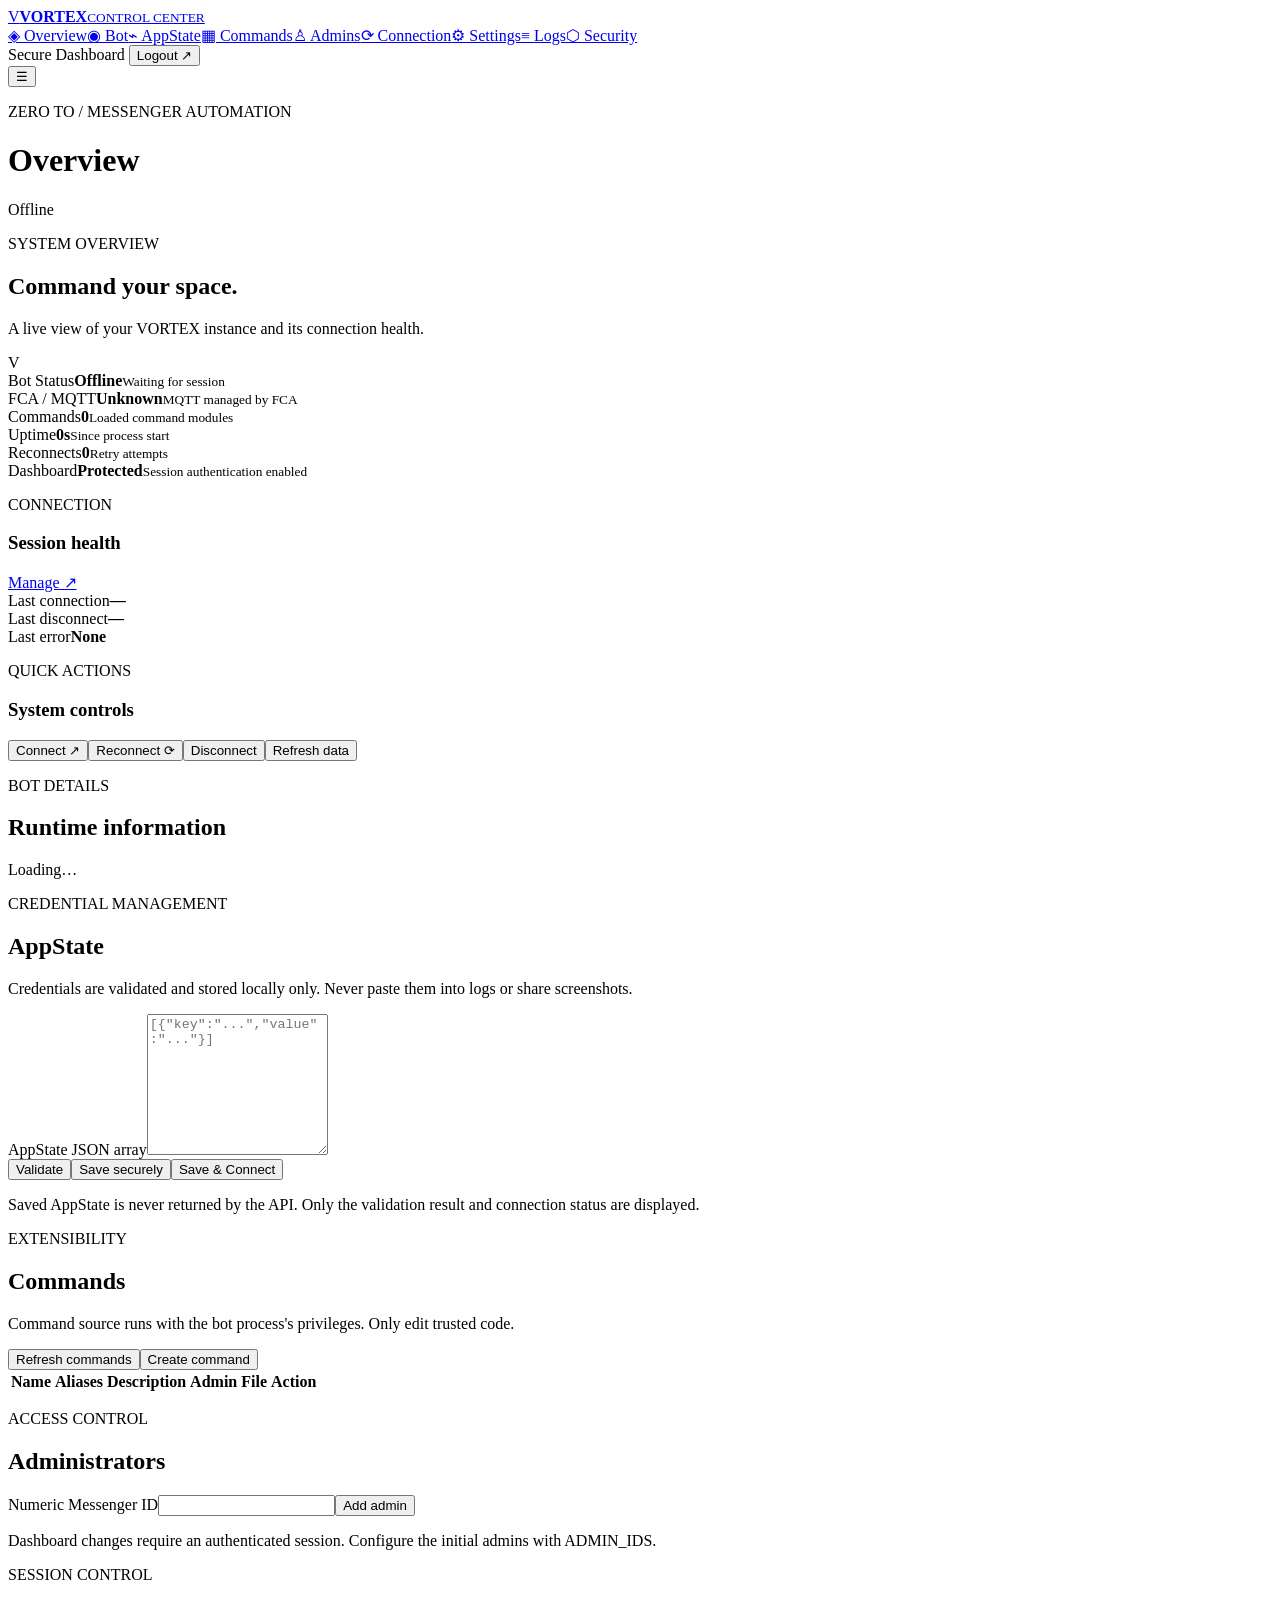
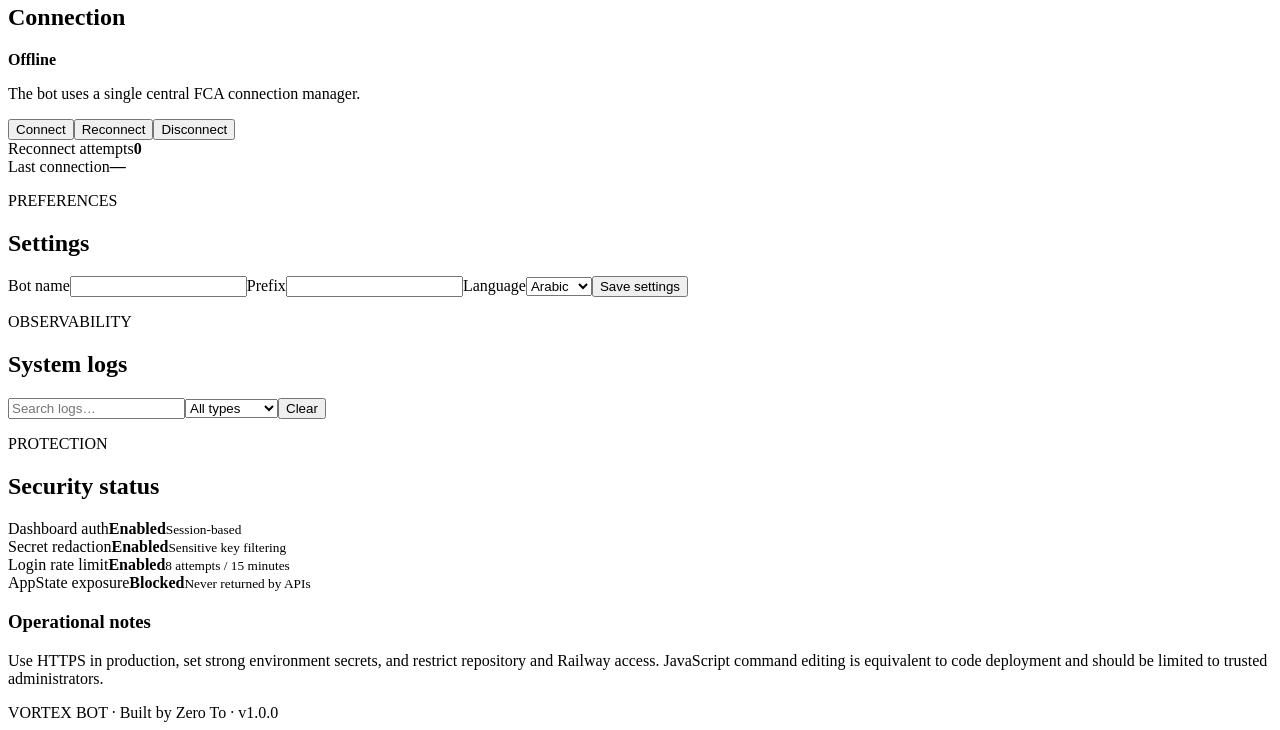
==== dashboard/public/index.html @ aeb297de "Unzip project" ====
<!doctype html><html lang="en"><head><meta charset="utf-8"><meta name="viewport" content="width=device-width,initial-scale=1"><title>VORTEX BOT — Dashboard</title><link rel="stylesheet" href="/css/style.css"></head><body><div class="layout"><aside class="sidebar" id="sidebar"><a class="brand" href="#overview"><span class="brand-mark small">V</span><span><b>VORTEX</b><small>CONTROL CENTER</small></span></a><nav id="nav"><a class="active" href="#overview">◈ Overview</a><a href="#bot">◉ Bot</a><a href="#appstate">⌁ AppState</a><a href="#commands">▦ Commands</a><a href="#admins">♙ Admins</a><a href="#connection">⟳ Connection</a><a href="#settings">⚙ Settings</a><a href="#logs">≡ Logs</a><a href="#security">⬡ Security</a></nav><div class="side-bottom"><span class="online-dot"></span> Secure Dashboard <button id="logout" class="ghost">Logout ↗</button></div></aside><main class="main"><header class="topbar"><button id="menu" class="menu-btn" aria-label="Toggle navigation">☰</button><div><p class="eyebrow">ZERO TO / MESSENGER AUTOMATION</p><h1 id="page-title">Overview</h1></div><div class="top-status"><span class="pulse"></span><span id="top-state">Offline</span></div></header><div id="notice" class="notice" hidden></div>
<section id="overview" class="page active"><div class="hero"><div><p class="eyebrow">SYSTEM OVERVIEW</p><h2>Command your space.</h2><p class="muted">A live view of your VORTEX instance and its connection health.</p></div><div class="hero-orb">V</div></div><div class="stats-grid"><article class="stat-card"><span>Bot Status</span><strong id="bot-status">Offline</strong><small id="bot-detail">Waiting for session</small></article><article class="stat-card"><span>FCA / MQTT</span><strong id="fca-status">Unknown</strong><small id="mqtt-status">MQTT managed by FCA</small></article><article class="stat-card"><span>Commands</span><strong id="command-count">0</strong><small>Loaded command modules</small></article><article class="stat-card"><span>Uptime</span><strong id="uptime">0s</strong><small>Since process start</small></article><article class="stat-card"><span>Reconnects</span><strong id="reconnects">0</strong><small>Retry attempts</small></article><article class="stat-card"><span>Dashboard</span><strong class="good">Protected</strong><small>Session authentication enabled</small></article></div><div class="grid-two"><article class="panel"><div class="panel-head"><div><p class="eyebrow">CONNECTION</p><h3>Session health</h3></div><a href="#connection">Manage ↗</a></div><div class="detail-row"><span>Last connection</span><b id="last-connection">—</b></div><div class="detail-row"><span>Last disconnect</span><b id="last-disconnect">—</b></div><div class="detail-row"><span>Last error</span><b id="last-error">None</b></div></article><article class="panel"><div class="panel-head"><div><p class="eyebrow">QUICK ACTIONS</p><h3>System controls</h3></div></div><div class="action-grid"><button data-action="connect" class="primary">Connect ↗</button><button data-action="reconnect" class="secondary">Reconnect ⟳</button><button data-action="disconnect" class="secondary">Disconnect</button><button data-action="refresh" class="secondary">Refresh data</button></div></article></div></section>
<section id="bot" class="page"><div class="section-heading"><p class="eyebrow">BOT DETAILS</p><h2>Runtime information</h2></div><div class="panel detail-list" id="bot-details">Loading…</div></section>
<section id="appstate" class="page"><div class="section-heading"><p class="eyebrow">CREDENTIAL MANAGEMENT</p><h2>AppState</h2><p class="muted">Credentials are validated and stored locally only. Never paste them into logs or share screenshots.</p></div><div class="panel"><label for="appstate-input">AppState JSON array</label><textarea id="appstate-input" rows="9" placeholder='[{"key":"...","value":"..."}]' spellcheck="false" autocomplete="off"></textarea><div class="button-row"><button id="validate-appstate" class="secondary">Validate</button><button id="save-appstate" class="secondary">Save securely</button><button id="connect-appstate" class="primary">Save & Connect</button></div><p id="appstate-result" class="muted"></p><div class="notice warning">Saved AppState is never returned by the API. Only the validation result and connection status are displayed.</div></div></section>
<section id="commands" class="page"><div class="section-heading"><p class="eyebrow">EXTENSIBILITY</p><h2>Commands</h2><p class="muted">Command source runs with the bot process's privileges. Only edit trusted code.</p></div><div class="panel"><div class="button-row"><button id="refresh-commands" class="secondary">Refresh commands</button><button id="new-command" class="primary">Create command</button></div><div class="table-wrap"><table><thead><tr><th>Name</th><th>Aliases</th><th>Description</th><th>Admin</th><th>File</th><th>Action</th></tr></thead><tbody id="commands-table"></tbody></table></div><div id="editor-wrap" hidden><label for="command-file">Filename (e.g. example.js)</label><input id="command-file" placeholder="example.js"><label for="command-source">JavaScript source</label><textarea id="command-source" rows="14" spellcheck="false"></textarea><div class="button-row"><button id="save-command" class="primary">Validate & Save</button><button id="cancel-editor" class="secondary">Cancel</button></div></div></div></section>
<section id="admins" class="page"><div class="section-heading"><p class="eyebrow">ACCESS CONTROL</p><h2>Administrators</h2></div><div class="panel"><form id="admin-form" class="inline-form"><label for="admin-id">Numeric Messenger ID</label><input id="admin-id" inputmode="numeric" pattern="[0-9]+" required><button class="primary">Add admin</button></form><div id="admin-list" class="pill-list"></div><p class="muted">Dashboard changes require an authenticated session. Configure the initial admins with ADMIN_IDS.</p></div></section>
<section id="connection" class="page"><div class="section-heading"><p class="eyebrow">SESSION CONTROL</p><h2>Connection</h2></div><div class="panel"><div class="status-banner"><span class="pulse"></span><div><b id="connection-status">Offline</b><p class="muted">The bot uses a single central FCA connection manager.</p></div></div><div class="action-grid"><button data-action="connect" class="primary">Connect</button><button data-action="reconnect" class="secondary">Reconnect</button><button data-action="disconnect" class="secondary">Disconnect</button></div><div class="detail-row"><span>Reconnect attempts</span><b id="connection-retries">0</b></div><div class="detail-row"><span>Last connection</span><b id="connection-last">—</b></div></div></section>
<section id="settings" class="page"><div class="section-heading"><p class="eyebrow">PREFERENCES</p><h2>Settings</h2></div><div class="panel"><form id="settings-form"><label for="bot-name">Bot name</label><input id="bot-name" maxlength="40" required><label for="prefix">Prefix</label><input id="prefix" maxlength="12" required><label for="language">Language</label><select id="language"><option value="ar">Arabic</option><option value="en">English</option></select><button class="primary">Save settings</button></form></div></section>
<section id="logs" class="page"><div class="section-heading"><p class="eyebrow">OBSERVABILITY</p><h2>System logs</h2></div><div class="panel"><div class="filter-row"><input id="log-search" placeholder="Search logs…"><select id="log-type"><option value="">All types</option><option>INFO</option><option>WARN</option><option>ERROR</option><option>COMMAND</option><option>MQTT</option></select><button id="clear-logs" class="secondary">Clear</button></div><div id="logs-list" class="logs-list"></div></div></section>
<section id="security" class="page"><div class="section-heading"><p class="eyebrow">PROTECTION</p><h2>Security status</h2></div><div class="stats-grid"><article class="stat-card"><span>Dashboard auth</span><strong class="good">Enabled</strong><small>Session-based</small></article><article class="stat-card"><span>Secret redaction</span><strong class="good">Enabled</strong><small>Sensitive key filtering</small></article><article class="stat-card"><span>Login rate limit</span><strong class="good">Enabled</strong><small>8 attempts / 15 minutes</small></article><article class="stat-card"><span>AppState exposure</span><strong class="good">Blocked</strong><small>Never returned by APIs</small></article></div><div class="panel"><h3>Operational notes</h3><p class="muted">Use HTTPS in production, set strong environment secrets, and restrict repository and Railway access. JavaScript command editing is equivalent to code deployment and should be limited to trusted administrators.</p></div></section>
<footer>VORTEX BOT <span>·</span> Built by Zero To <span>·</span> <span id="footer-version">v1.0.0</span></footer></main></div><script src="/js/app.js" defer></script></body></html>
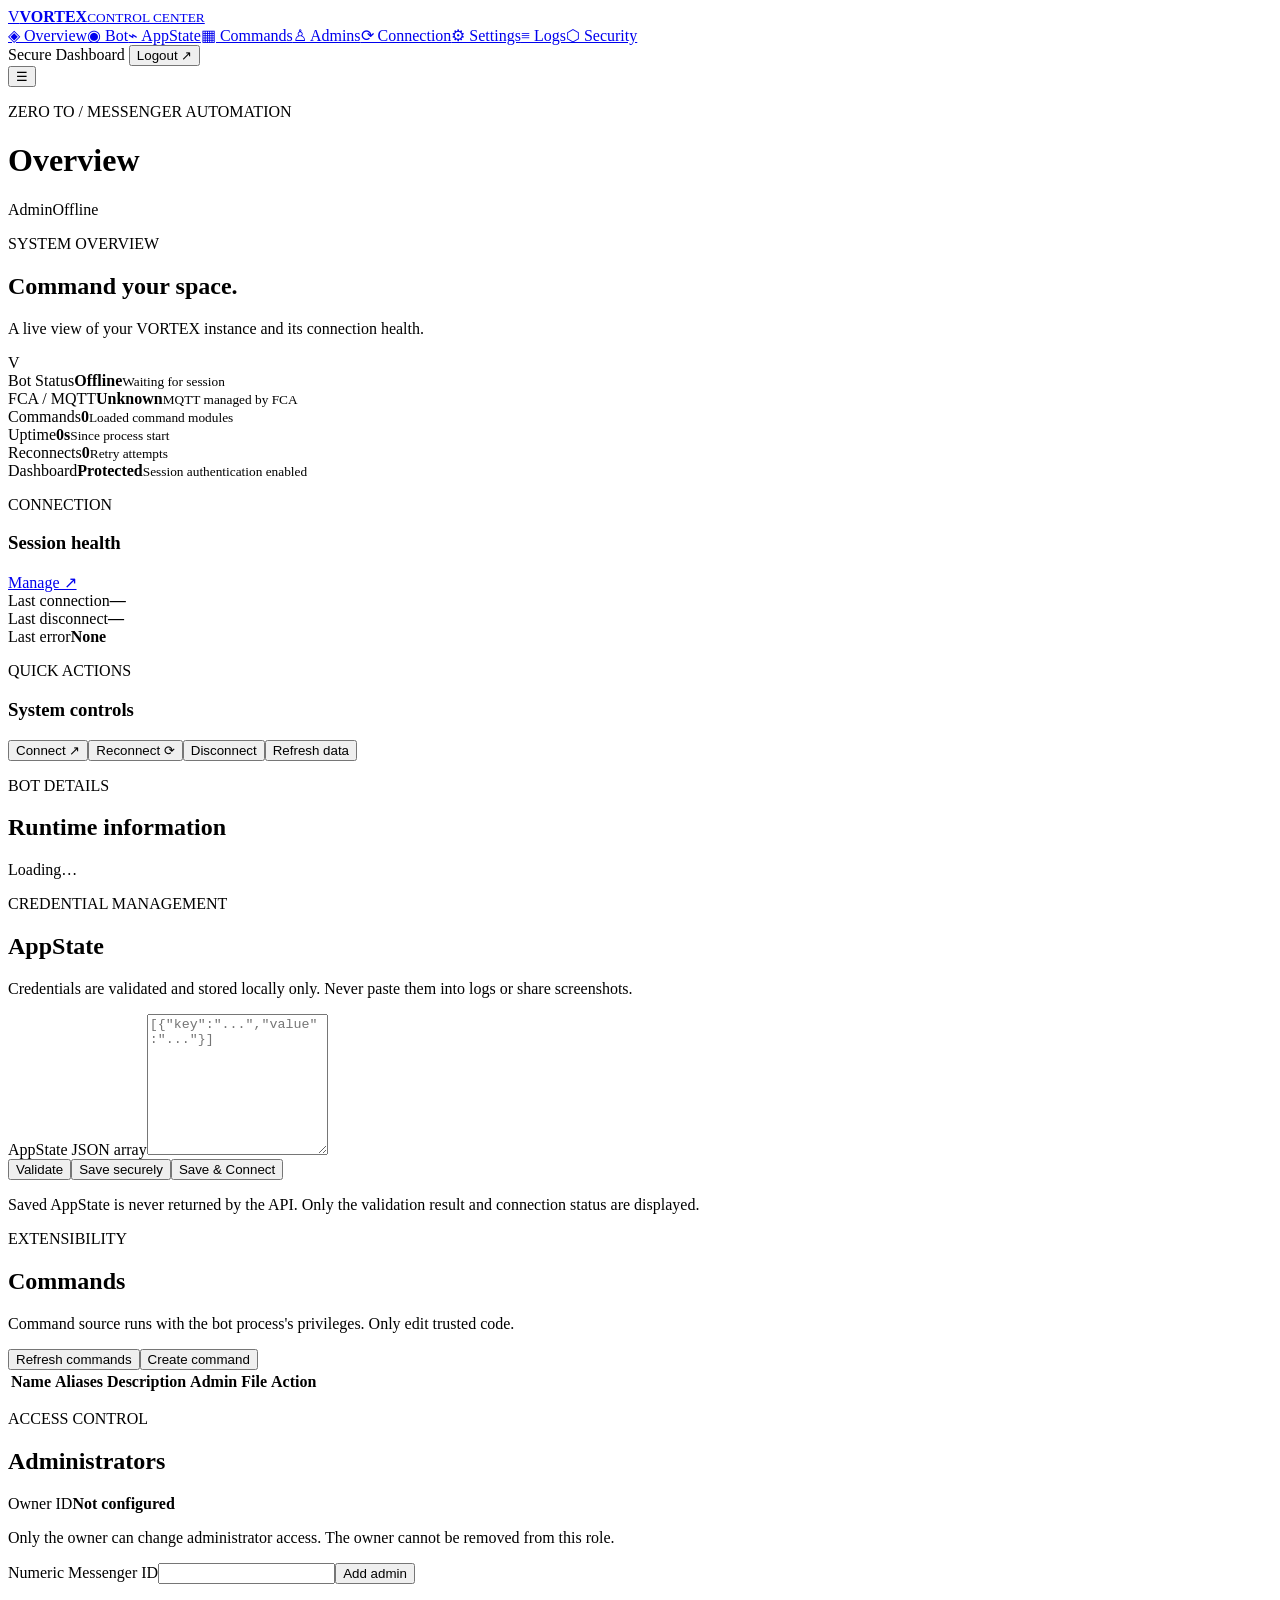
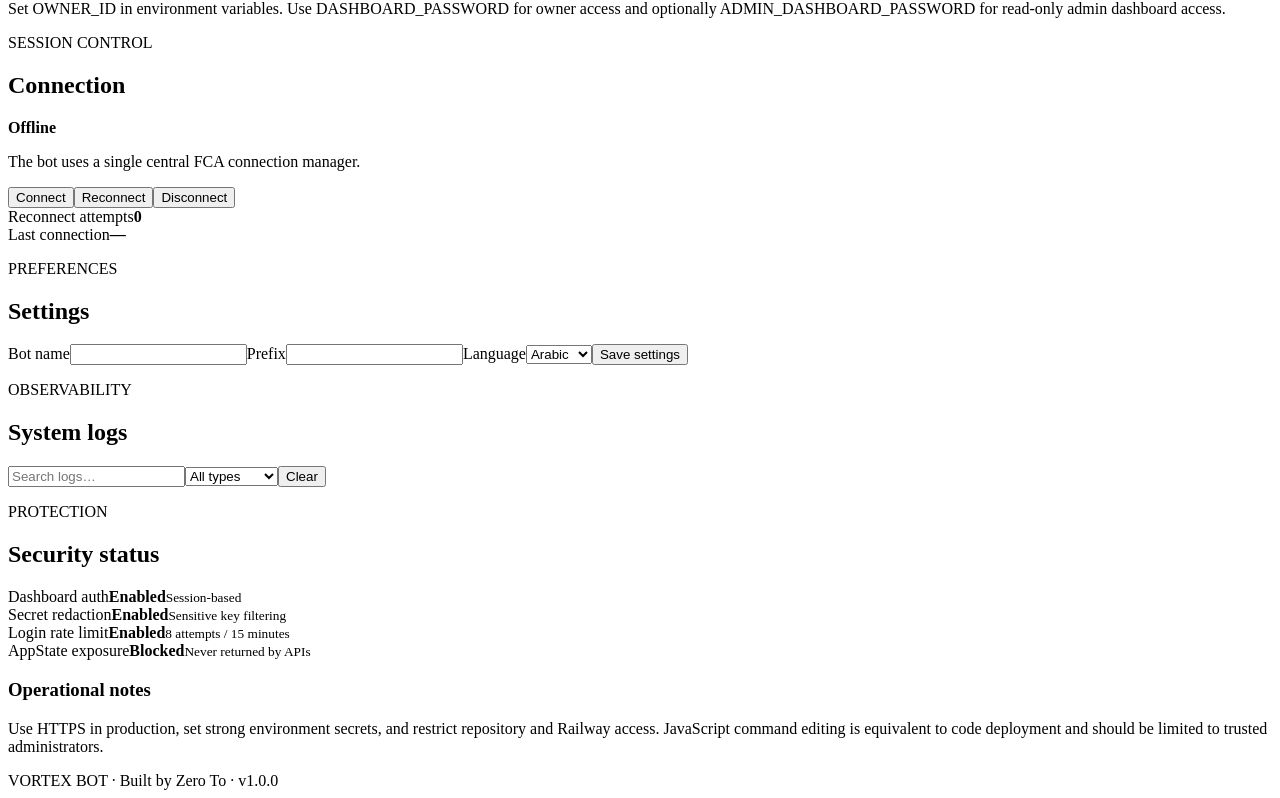
==== commit f056e6da: "Show dashboard roles and owner-only sections" ====
--- a/dashboard/public/index.html
+++ b/dashboard/public/index.html
@@ -1,11 +1,11 @@
-<!doctype html><html lang="en"><head><meta charset="utf-8"><meta name="viewport" content="width=device-width,initial-scale=1"><title>VORTEX BOT — Dashboard</title><link rel="stylesheet" href="/css/style.css"></head><body><div class="layout"><aside class="sidebar" id="sidebar"><a class="brand" href="#overview"><span class="brand-mark small">V</span><span><b>VORTEX</b><small>CONTROL CENTER</small></span></a><nav id="nav"><a class="active" href="#overview">◈ Overview</a><a href="#bot">◉ Bot</a><a href="#appstate">⌁ AppState</a><a href="#commands">▦ Commands</a><a href="#admins">♙ Admins</a><a href="#connection">⟳ Connection</a><a href="#settings">⚙ Settings</a><a href="#logs">≡ Logs</a><a href="#security">⬡ Security</a></nav><div class="side-bottom"><span class="online-dot"></span> Secure Dashboard <button id="logout" class="ghost">Logout ↗</button></div></aside><main class="main"><header class="topbar"><button id="menu" class="menu-btn" aria-label="Toggle navigation">☰</button><div><p class="eyebrow">ZERO TO / MESSENGER AUTOMATION</p><h1 id="page-title">Overview</h1></div><div class="top-status"><span class="pulse"></span><span id="top-state">Offline</span></div></header><div id="notice" class="notice" hidden></div>
+<!doctype html><html lang="en"><head><meta charset="utf-8"><meta name="viewport" content="width=device-width,initial-scale=1"><title>VORTEX BOT — Dashboard</title><link rel="stylesheet" href="/css/style.css"></head><body><div class="layout"><aside class="sidebar" id="sidebar"><a class="brand" href="#overview"><span class="brand-mark small">V</span><span><b>VORTEX</b><small>CONTROL CENTER</small></span></a><nav id="nav"><a class="active" href="#overview">◈ Overview</a><a href="#bot">◉ Bot</a><a href="#appstate" data-owner-only>⌁ AppState</a><a href="#commands">▦ Commands</a><a href="#admins" data-owner-only>♙ Admins</a><a href="#connection" data-owner-only>⟳ Connection</a><a href="#settings" data-owner-only>⚙ Settings</a><a href="#logs">≡ Logs</a><a href="#security" data-owner-only>⬡ Security</a></nav><div class="side-bottom"><span class="online-dot"></span> Secure Dashboard <button id="logout" class="ghost">Logout ↗</button></div></aside><main class="main"><header class="topbar"><button id="menu" class="menu-btn" aria-label="Toggle navigation">☰</button><div><p class="eyebrow">ZERO TO / MESSENGER AUTOMATION</p><h1 id="page-title">Overview</h1></div><div class="top-status"><span id="role-label" class="role-badge">Admin</span><span class="pulse"></span><span id="top-state">Offline</span></div></header><div id="notice" class="notice" hidden></div>
 <section id="overview" class="page active"><div class="hero"><div><p class="eyebrow">SYSTEM OVERVIEW</p><h2>Command your space.</h2><p class="muted">A live view of your VORTEX instance and its connection health.</p></div><div class="hero-orb">V</div></div><div class="stats-grid"><article class="stat-card"><span>Bot Status</span><strong id="bot-status">Offline</strong><small id="bot-detail">Waiting for session</small></article><article class="stat-card"><span>FCA / MQTT</span><strong id="fca-status">Unknown</strong><small id="mqtt-status">MQTT managed by FCA</small></article><article class="stat-card"><span>Commands</span><strong id="command-count">0</strong><small>Loaded command modules</small></article><article class="stat-card"><span>Uptime</span><strong id="uptime">0s</strong><small>Since process start</small></article><article class="stat-card"><span>Reconnects</span><strong id="reconnects">0</strong><small>Retry attempts</small></article><article class="stat-card"><span>Dashboard</span><strong class="good">Protected</strong><small>Session authentication enabled</small></article></div><div class="grid-two"><article class="panel"><div class="panel-head"><div><p class="eyebrow">CONNECTION</p><h3>Session health</h3></div><a href="#connection">Manage ↗</a></div><div class="detail-row"><span>Last connection</span><b id="last-connection">—</b></div><div class="detail-row"><span>Last disconnect</span><b id="last-disconnect">—</b></div><div class="detail-row"><span>Last error</span><b id="last-error">None</b></div></article><article class="panel"><div class="panel-head"><div><p class="eyebrow">QUICK ACTIONS</p><h3>System controls</h3></div></div><div class="action-grid"><button data-action="connect" class="primary">Connect ↗</button><button data-action="reconnect" class="secondary">Reconnect ⟳</button><button data-action="disconnect" class="secondary">Disconnect</button><button data-action="refresh" class="secondary">Refresh data</button></div></article></div></section>
 <section id="bot" class="page"><div class="section-heading"><p class="eyebrow">BOT DETAILS</p><h2>Runtime information</h2></div><div class="panel detail-list" id="bot-details">Loading…</div></section>
-<section id="appstate" class="page"><div class="section-heading"><p class="eyebrow">CREDENTIAL MANAGEMENT</p><h2>AppState</h2><p class="muted">Credentials are validated and stored locally only. Never paste them into logs or share screenshots.</p></div><div class="panel"><label for="appstate-input">AppState JSON array</label><textarea id="appstate-input" rows="9" placeholder='[{"key":"...","value":"..."}]' spellcheck="false" autocomplete="off"></textarea><div class="button-row"><button id="validate-appstate" class="secondary">Validate</button><button id="save-appstate" class="secondary">Save securely</button><button id="connect-appstate" class="primary">Save & Connect</button></div><p id="appstate-result" class="muted"></p><div class="notice warning">Saved AppState is never returned by the API. Only the validation result and connection status are displayed.</div></div></section>
-<section id="commands" class="page"><div class="section-heading"><p class="eyebrow">EXTENSIBILITY</p><h2>Commands</h2><p class="muted">Command source runs with the bot process's privileges. Only edit trusted code.</p></div><div class="panel"><div class="button-row"><button id="refresh-commands" class="secondary">Refresh commands</button><button id="new-command" class="primary">Create command</button></div><div class="table-wrap"><table><thead><tr><th>Name</th><th>Aliases</th><th>Description</th><th>Admin</th><th>File</th><th>Action</th></tr></thead><tbody id="commands-table"></tbody></table></div><div id="editor-wrap" hidden><label for="command-file">Filename (e.g. example.js)</label><input id="command-file" placeholder="example.js"><label for="command-source">JavaScript source</label><textarea id="command-source" rows="14" spellcheck="false"></textarea><div class="button-row"><button id="save-command" class="primary">Validate & Save</button><button id="cancel-editor" class="secondary">Cancel</button></div></div></div></section>
-<section id="admins" class="page"><div class="section-heading"><p class="eyebrow">ACCESS CONTROL</p><h2>Administrators</h2></div><div class="panel"><form id="admin-form" class="inline-form"><label for="admin-id">Numeric Messenger ID</label><input id="admin-id" inputmode="numeric" pattern="[0-9]+" required><button class="primary">Add admin</button></form><div id="admin-list" class="pill-list"></div><p class="muted">Dashboard changes require an authenticated session. Configure the initial admins with ADMIN_IDS.</p></div></section>
-<section id="connection" class="page"><div class="section-heading"><p class="eyebrow">SESSION CONTROL</p><h2>Connection</h2></div><div class="panel"><div class="status-banner"><span class="pulse"></span><div><b id="connection-status">Offline</b><p class="muted">The bot uses a single central FCA connection manager.</p></div></div><div class="action-grid"><button data-action="connect" class="primary">Connect</button><button data-action="reconnect" class="secondary">Reconnect</button><button data-action="disconnect" class="secondary">Disconnect</button></div><div class="detail-row"><span>Reconnect attempts</span><b id="connection-retries">0</b></div><div class="detail-row"><span>Last connection</span><b id="connection-last">—</b></div></div></section>
-<section id="settings" class="page"><div class="section-heading"><p class="eyebrow">PREFERENCES</p><h2>Settings</h2></div><div class="panel"><form id="settings-form"><label for="bot-name">Bot name</label><input id="bot-name" maxlength="40" required><label for="prefix">Prefix</label><input id="prefix" maxlength="12" required><label for="language">Language</label><select id="language"><option value="ar">Arabic</option><option value="en">English</option></select><button class="primary">Save settings</button></form></div></section>
+<section id="appstate" class="page" data-owner-only><div class="section-heading"><p class="eyebrow">CREDENTIAL MANAGEMENT</p><h2>AppState</h2><p class="muted">Credentials are validated and stored locally only. Never paste them into logs or share screenshots.</p></div><div class="panel"><label for="appstate-input">AppState JSON array</label><textarea id="appstate-input" rows="9" placeholder='[{"key":"...","value":"..."}]' spellcheck="false" autocomplete="off"></textarea><div class="button-row"><button id="validate-appstate" class="secondary">Validate</button><button id="save-appstate" class="secondary">Save securely</button><button id="connect-appstate" class="primary">Save & Connect</button></div><p id="appstate-result" class="muted"></p><div class="notice warning">Saved AppState is never returned by the API. Only the validation result and connection status are displayed.</div></div></section>
+<section id="commands" class="page"><div class="section-heading"><p class="eyebrow">EXTENSIBILITY</p><h2>Commands</h2><p class="muted">Command source runs with the bot process's privileges. Only edit trusted code.</p></div><div class="panel"><div class="button-row"><button id="refresh-commands" class="secondary" data-owner-only>Refresh commands</button><button id="new-command" class="primary" data-owner-only>Create command</button></div><div class="table-wrap"><table><thead><tr><th>Name</th><th>Aliases</th><th>Description</th><th>Admin</th><th>File</th><th>Action</th></tr></thead><tbody id="commands-table"></tbody></table></div><div id="editor-wrap" data-owner-only hidden><label for="command-file">Filename (e.g. example.js)</label><input id="command-file" placeholder="example.js"><label for="command-source">JavaScript source</label><textarea id="command-source" rows="14" spellcheck="false"></textarea><div class="button-row"><button id="save-command" class="primary">Validate & Save</button><button id="cancel-editor" class="secondary">Cancel</button></div></div></div></section>
+<section id="admins" class="page" data-owner-only><div class="section-heading"><p class="eyebrow">ACCESS CONTROL</p><h2>Administrators</h2></div><div class="panel"><div class="detail-row"><span>Owner ID</span><b id="owner-id">Not configured</b></div><p class="muted">Only the owner can change administrator access. The owner cannot be removed from this role.</p><form id="admin-form" class="inline-form" data-owner-only><label for="admin-id">Numeric Messenger ID</label><input id="admin-id" inputmode="numeric" pattern="[0-9]+" required><button class="primary">Add admin</button></form><div id="admin-list" class="pill-list"></div><p class="muted">Set OWNER_ID in environment variables. Use DASHBOARD_PASSWORD for owner access and optionally ADMIN_DASHBOARD_PASSWORD for read-only admin dashboard access.</p></div></section>
+<section id="connection" class="page" data-owner-only><div class="section-heading"><p class="eyebrow">SESSION CONTROL</p><h2>Connection</h2></div><div class="panel"><div class="status-banner"><span class="pulse"></span><div><b id="connection-status">Offline</b><p class="muted">The bot uses a single central FCA connection manager.</p></div></div><div class="action-grid"><button data-action="connect" class="primary">Connect</button><button data-action="reconnect" class="secondary">Reconnect</button><button data-action="disconnect" class="secondary">Disconnect</button></div><div class="detail-row"><span>Reconnect attempts</span><b id="connection-retries">0</b></div><div class="detail-row"><span>Last connection</span><b id="connection-last">—</b></div></div></section>
+<section id="settings" class="page" data-owner-only><div class="section-heading"><p class="eyebrow">PREFERENCES</p><h2>Settings</h2></div><div class="panel"><form id="settings-form"><label for="bot-name">Bot name</label><input id="bot-name" maxlength="40" required><label for="prefix">Prefix</label><input id="prefix" maxlength="12" required><label for="language">Language</label><select id="language"><option value="ar">Arabic</option><option value="en">English</option></select><button class="primary">Save settings</button></form></div></section>
 <section id="logs" class="page"><div class="section-heading"><p class="eyebrow">OBSERVABILITY</p><h2>System logs</h2></div><div class="panel"><div class="filter-row"><input id="log-search" placeholder="Search logs…"><select id="log-type"><option value="">All types</option><option>INFO</option><option>WARN</option><option>ERROR</option><option>COMMAND</option><option>MQTT</option></select><button id="clear-logs" class="secondary">Clear</button></div><div id="logs-list" class="logs-list"></div></div></section>
-<section id="security" class="page"><div class="section-heading"><p class="eyebrow">PROTECTION</p><h2>Security status</h2></div><div class="stats-grid"><article class="stat-card"><span>Dashboard auth</span><strong class="good">Enabled</strong><small>Session-based</small></article><article class="stat-card"><span>Secret redaction</span><strong class="good">Enabled</strong><small>Sensitive key filtering</small></article><article class="stat-card"><span>Login rate limit</span><strong class="good">Enabled</strong><small>8 attempts / 15 minutes</small></article><article class="stat-card"><span>AppState exposure</span><strong class="good">Blocked</strong><small>Never returned by APIs</small></article></div><div class="panel"><h3>Operational notes</h3><p class="muted">Use HTTPS in production, set strong environment secrets, and restrict repository and Railway access. JavaScript command editing is equivalent to code deployment and should be limited to trusted administrators.</p></div></section>
+<section id="security" class="page" data-owner-only><div class="section-heading"><p class="eyebrow">PROTECTION</p><h2>Security status</h2></div><div class="stats-grid"><article class="stat-card"><span>Dashboard auth</span><strong class="good">Enabled</strong><small>Session-based</small></article><article class="stat-card"><span>Secret redaction</span><strong class="good">Enabled</strong><small>Sensitive key filtering</small></article><article class="stat-card"><span>Login rate limit</span><strong class="good">Enabled</strong><small>8 attempts / 15 minutes</small></article><article class="stat-card"><span>AppState exposure</span><strong class="good">Blocked</strong><small>Never returned by APIs</small></article></div><div class="panel"><h3>Operational notes</h3><p class="muted">Use HTTPS in production, set strong environment secrets, and restrict repository and Railway access. JavaScript command editing is equivalent to code deployment and should be limited to trusted administrators.</p></div></section>
 <footer>VORTEX BOT <span>·</span> Built by Zero To <span>·</span> <span id="footer-version">v1.0.0</span></footer></main></div><script src="/js/app.js" defer></script></body></html>
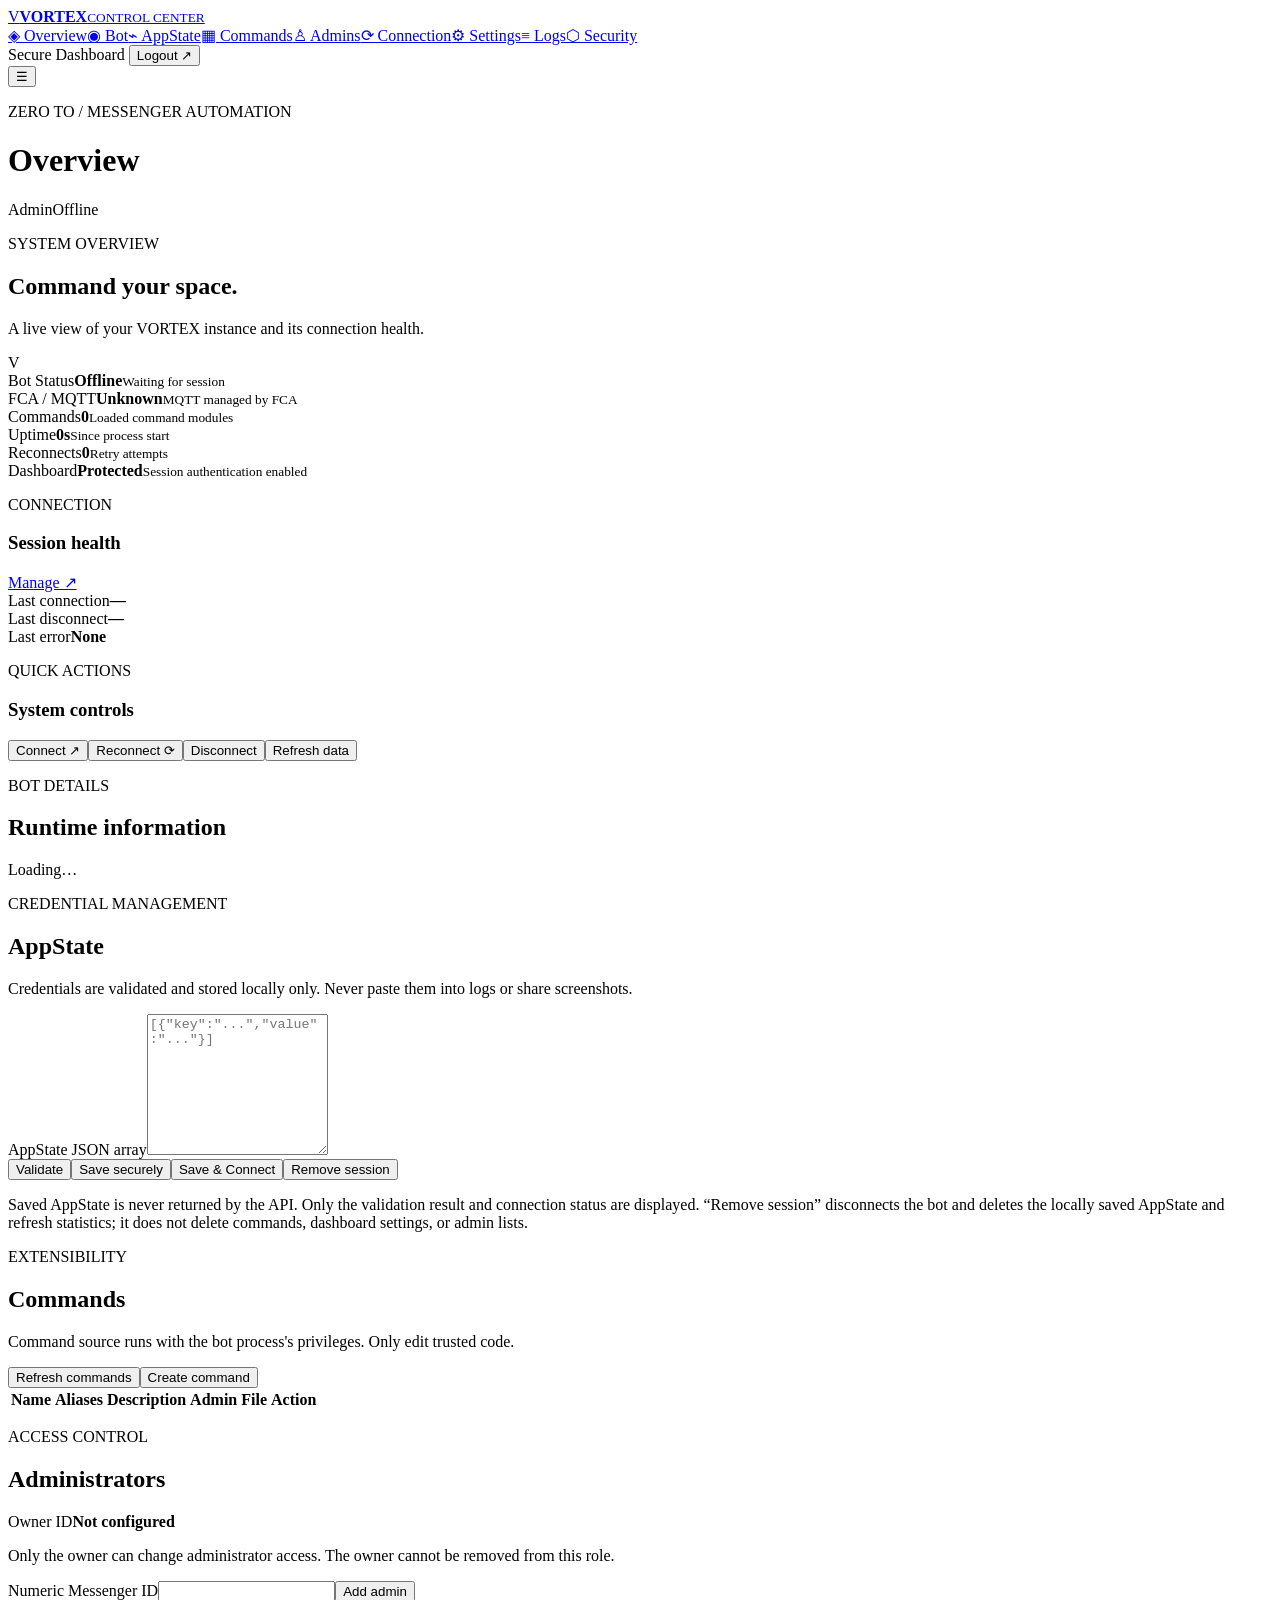
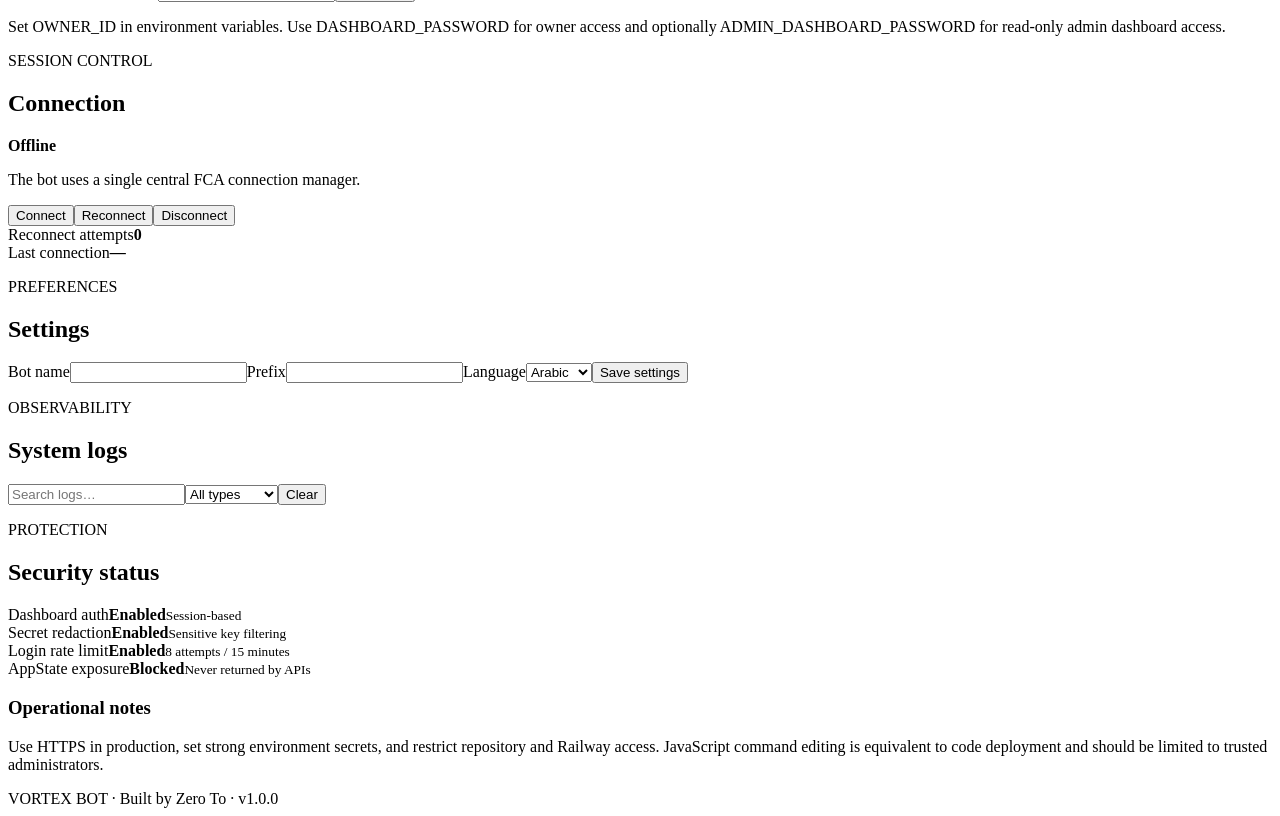
==== commit aacd7476: "Add remove session button beside AppState controls" ====
--- a/dashboard/public/index.html
+++ b/dashboard/public/index.html
@@ -1,8 +1,8 @@
 <!doctype html><html lang="en"><head><meta charset="utf-8"><meta name="viewport" content="width=device-width,initial-scale=1"><title>VORTEX BOT — Dashboard</title><link rel="stylesheet" href="/css/style.css"></head><body><div class="layout"><aside class="sidebar" id="sidebar"><a class="brand" href="#overview"><span class="brand-mark small">V</span><span><b>VORTEX</b><small>CONTROL CENTER</small></span></a><nav id="nav"><a class="active" href="#overview">◈ Overview</a><a href="#bot">◉ Bot</a><a href="#appstate" data-owner-only>⌁ AppState</a><a href="#commands">▦ Commands</a><a href="#admins" data-owner-only>♙ Admins</a><a href="#connection" data-owner-only>⟳ Connection</a><a href="#settings" data-owner-only>⚙ Settings</a><a href="#logs">≡ Logs</a><a href="#security" data-owner-only>⬡ Security</a></nav><div class="side-bottom"><span class="online-dot"></span> Secure Dashboard <button id="logout" class="ghost">Logout ↗</button></div></aside><main class="main"><header class="topbar"><button id="menu" class="menu-btn" aria-label="Toggle navigation">☰</button><div><p class="eyebrow">ZERO TO / MESSENGER AUTOMATION</p><h1 id="page-title">Overview</h1></div><div class="top-status"><span id="role-label" class="role-badge">Admin</span><span class="pulse"></span><span id="top-state">Offline</span></div></header><div id="notice" class="notice" hidden></div>
-<section id="overview" class="page active"><div class="hero"><div><p class="eyebrow">SYSTEM OVERVIEW</p><h2>Command your space.</h2><p class="muted">A live view of your VORTEX instance and its connection health.</p></div><div class="hero-orb">V</div></div><div class="stats-grid"><article class="stat-card"><span>Bot Status</span><strong id="bot-status">Offline</strong><small id="bot-detail">Waiting for session</small></article><article class="stat-card"><span>FCA / MQTT</span><strong id="fca-status">Unknown</strong><small id="mqtt-status">MQTT managed by FCA</small></article><article class="stat-card"><span>Commands</span><strong id="command-count">0</strong><small>Loaded command modules</small></article><article class="stat-card"><span>Uptime</span><strong id="uptime">0s</strong><small>Since process start</small></article><article class="stat-card"><span>Reconnects</span><strong id="reconnects">0</strong><small>Retry attempts</small></article><article class="stat-card"><span>Dashboard</span><strong class="good">Protected</strong><small>Session authentication enabled</small></article></div><div class="grid-two"><article class="panel"><div class="panel-head"><div><p class="eyebrow">CONNECTION</p><h3>Session health</h3></div><a href="#connection">Manage ↗</a></div><div class="detail-row"><span>Last connection</span><b id="last-connection">—</b></div><div class="detail-row"><span>Last disconnect</span><b id="last-disconnect">—</b></div><div class="detail-row"><span>Last error</span><b id="last-error">None</b></div></article><article class="panel"><div class="panel-head"><div><p class="eyebrow">QUICK ACTIONS</p><h3>System controls</h3></div></div><div class="action-grid"><button data-action="connect" class="primary">Connect ↗</button><button data-action="reconnect" class="secondary">Reconnect ⟳</button><button data-action="disconnect" class="secondary">Disconnect</button><button data-action="refresh" class="secondary">Refresh data</button></div></article></div></section>
+<section id="overview" class="page active"><div class="hero"><div><p class="eyebrow">SYSTEM OVERVIEW</p><h2>Command your space.</h2><p class="muted">A live view of your VORTEX instance and its connection health.</p></div><div class="hero-orb">V</div></div><div class="stats-grid"><article class="stat-card"><span>Bot Status</span><strong id="bot-status">Offline</strong><small id="bot-detail">Waiting for session</small></article><article class="stat-card"><span>FCA / MQTT</span><strong id="fca-status">Unknown</strong><small id="mqtt-status">MQTT managed by FCA</small></article><article class="stat-card"><span>Commands</span><strong id="command-count">0</strong><small>Loaded command modules</small></article><article class="stat-card"><span>Uptime</span><strong id="uptime">0s</strong><small>Since process start</small></article><article class="stat-card"><span>Reconnects</span><strong id="reconnects">0</strong><small>Retry attempts</small></article><article class="stat-card"><span>Dashboard</span><strong class="good">Protected</strong><small>Session authentication enabled</small></article></div><div class="grid-two"><article class="panel"><div class="panel-head"><div><p class="eyebrow">CONNECTION</p><h3>Session health</h3></div><a href="#connection">Manage ↗</a></div><div class="detail-row"><span>Last connection</span><b id="last-connection">—</b></div><div class="detail-row"><span>Last disconnect</span><b id="last-disconnect">—</b></div><div class="detail-row"><span>Last error</span><b id="last-error">None</b></div></article><article class="panel"><div class="panel-head"><div><p class="eyebrow">QUICK ACTIONS</p><h3>System controls</h3></div></div><div class="action-grid"><button data-action="connect" class="primary" data-owner-only>Connect ↗</button><button data-action="reconnect" class="secondary" data-owner-only>Reconnect ⟳</button><button data-action="disconnect" class="secondary" data-owner-only>Disconnect</button><button data-action="refresh" class="secondary">Refresh data</button></div></article></div></section>
 <section id="bot" class="page"><div class="section-heading"><p class="eyebrow">BOT DETAILS</p><h2>Runtime information</h2></div><div class="panel detail-list" id="bot-details">Loading…</div></section>
-<section id="appstate" class="page" data-owner-only><div class="section-heading"><p class="eyebrow">CREDENTIAL MANAGEMENT</p><h2>AppState</h2><p class="muted">Credentials are validated and stored locally only. Never paste them into logs or share screenshots.</p></div><div class="panel"><label for="appstate-input">AppState JSON array</label><textarea id="appstate-input" rows="9" placeholder='[{"key":"...","value":"..."}]' spellcheck="false" autocomplete="off"></textarea><div class="button-row"><button id="validate-appstate" class="secondary">Validate</button><button id="save-appstate" class="secondary">Save securely</button><button id="connect-appstate" class="primary">Save & Connect</button></div><p id="appstate-result" class="muted"></p><div class="notice warning">Saved AppState is never returned by the API. Only the validation result and connection status are displayed.</div></div></section>
-<section id="commands" class="page"><div class="section-heading"><p class="eyebrow">EXTENSIBILITY</p><h2>Commands</h2><p class="muted">Command source runs with the bot process's privileges. Only edit trusted code.</p></div><div class="panel"><div class="button-row"><button id="refresh-commands" class="secondary" data-owner-only>Refresh commands</button><button id="new-command" class="primary" data-owner-only>Create command</button></div><div class="table-wrap"><table><thead><tr><th>Name</th><th>Aliases</th><th>Description</th><th>Admin</th><th>File</th><th>Action</th></tr></thead><tbody id="commands-table"></tbody></table></div><div id="editor-wrap" data-owner-only hidden><label for="command-file">Filename (e.g. example.js)</label><input id="command-file" placeholder="example.js"><label for="command-source">JavaScript source</label><textarea id="command-source" rows="14" spellcheck="false"></textarea><div class="button-row"><button id="save-command" class="primary">Validate & Save</button><button id="cancel-editor" class="secondary">Cancel</button></div></div></div></section>
+<section id="appstate" class="page" data-owner-only><div class="section-heading"><p class="eyebrow">CREDENTIAL MANAGEMENT</p><h2>AppState</h2><p class="muted">Credentials are validated and stored locally only. Never paste them into logs or share screenshots.</p></div><div class="panel"><label for="appstate-input">AppState JSON array</label><textarea id="appstate-input" rows="9" placeholder='[{"key":"...","value":"..."}]' spellcheck="false" autocomplete="off"></textarea><div class="button-row"><button id="validate-appstate" class="secondary">Validate</button><button id="save-appstate" class="secondary">Save securely</button><button id="connect-appstate" class="primary">Save & Connect</button><button id="remove-appstate-session" class="danger">Remove session</button></div><p id="appstate-result" class="muted"></p><div class="notice warning">Saved AppState is never returned by the API. Only the validation result and connection status are displayed. “Remove session” disconnects the bot and deletes the locally saved AppState and refresh statistics; it does not delete commands, dashboard settings, or admin lists.</div></div></section>
+<section id="commands" class="page"><div class="section-heading"><p class="eyebrow">EXTENSIBILITY</p><h2>Commands</h2><p class="muted">Command source runs with the bot process's privileges. Only edit trusted code.</p></div><div class="panel"><div class="button-row"><button id="refresh-commands" class="secondary" data-owner-only>Refresh commands</button><button id="new-command" class="primary" data-owner-only>Create command</button></div><div class="table-wrap"><table><thead><tr><th>Name</th><th>Aliases</th><th>Description</th><th>Admin</th><th>File</th><th>Action</th></tr></thead><tbody id="commands-table"></tbody></table></div><div id="editor-wrap" hidden><label for="command-file">Filename (e.g. example.js)</label><input id="command-file" placeholder="example.js"><label for="command-source">JavaScript source</label><textarea id="command-source" rows="14" spellcheck="false"></textarea><div class="button-row"><button id="save-command" class="primary">Validate & Save</button><button id="cancel-editor" class="secondary">Cancel</button></div></div></div></section>
 <section id="admins" class="page" data-owner-only><div class="section-heading"><p class="eyebrow">ACCESS CONTROL</p><h2>Administrators</h2></div><div class="panel"><div class="detail-row"><span>Owner ID</span><b id="owner-id">Not configured</b></div><p class="muted">Only the owner can change administrator access. The owner cannot be removed from this role.</p><form id="admin-form" class="inline-form" data-owner-only><label for="admin-id">Numeric Messenger ID</label><input id="admin-id" inputmode="numeric" pattern="[0-9]+" required><button class="primary">Add admin</button></form><div id="admin-list" class="pill-list"></div><p class="muted">Set OWNER_ID in environment variables. Use DASHBOARD_PASSWORD for owner access and optionally ADMIN_DASHBOARD_PASSWORD for read-only admin dashboard access.</p></div></section>
 <section id="connection" class="page" data-owner-only><div class="section-heading"><p class="eyebrow">SESSION CONTROL</p><h2>Connection</h2></div><div class="panel"><div class="status-banner"><span class="pulse"></span><div><b id="connection-status">Offline</b><p class="muted">The bot uses a single central FCA connection manager.</p></div></div><div class="action-grid"><button data-action="connect" class="primary">Connect</button><button data-action="reconnect" class="secondary">Reconnect</button><button data-action="disconnect" class="secondary">Disconnect</button></div><div class="detail-row"><span>Reconnect attempts</span><b id="connection-retries">0</b></div><div class="detail-row"><span>Last connection</span><b id="connection-last">—</b></div></div></section>
 <section id="settings" class="page" data-owner-only><div class="section-heading"><p class="eyebrow">PREFERENCES</p><h2>Settings</h2></div><div class="panel"><form id="settings-form"><label for="bot-name">Bot name</label><input id="bot-name" maxlength="40" required><label for="prefix">Prefix</label><input id="prefix" maxlength="12" required><label for="language">Language</label><select id="language"><option value="ar">Arabic</option><option value="en">English</option></select><button class="primary">Save settings</button></form></div></section>
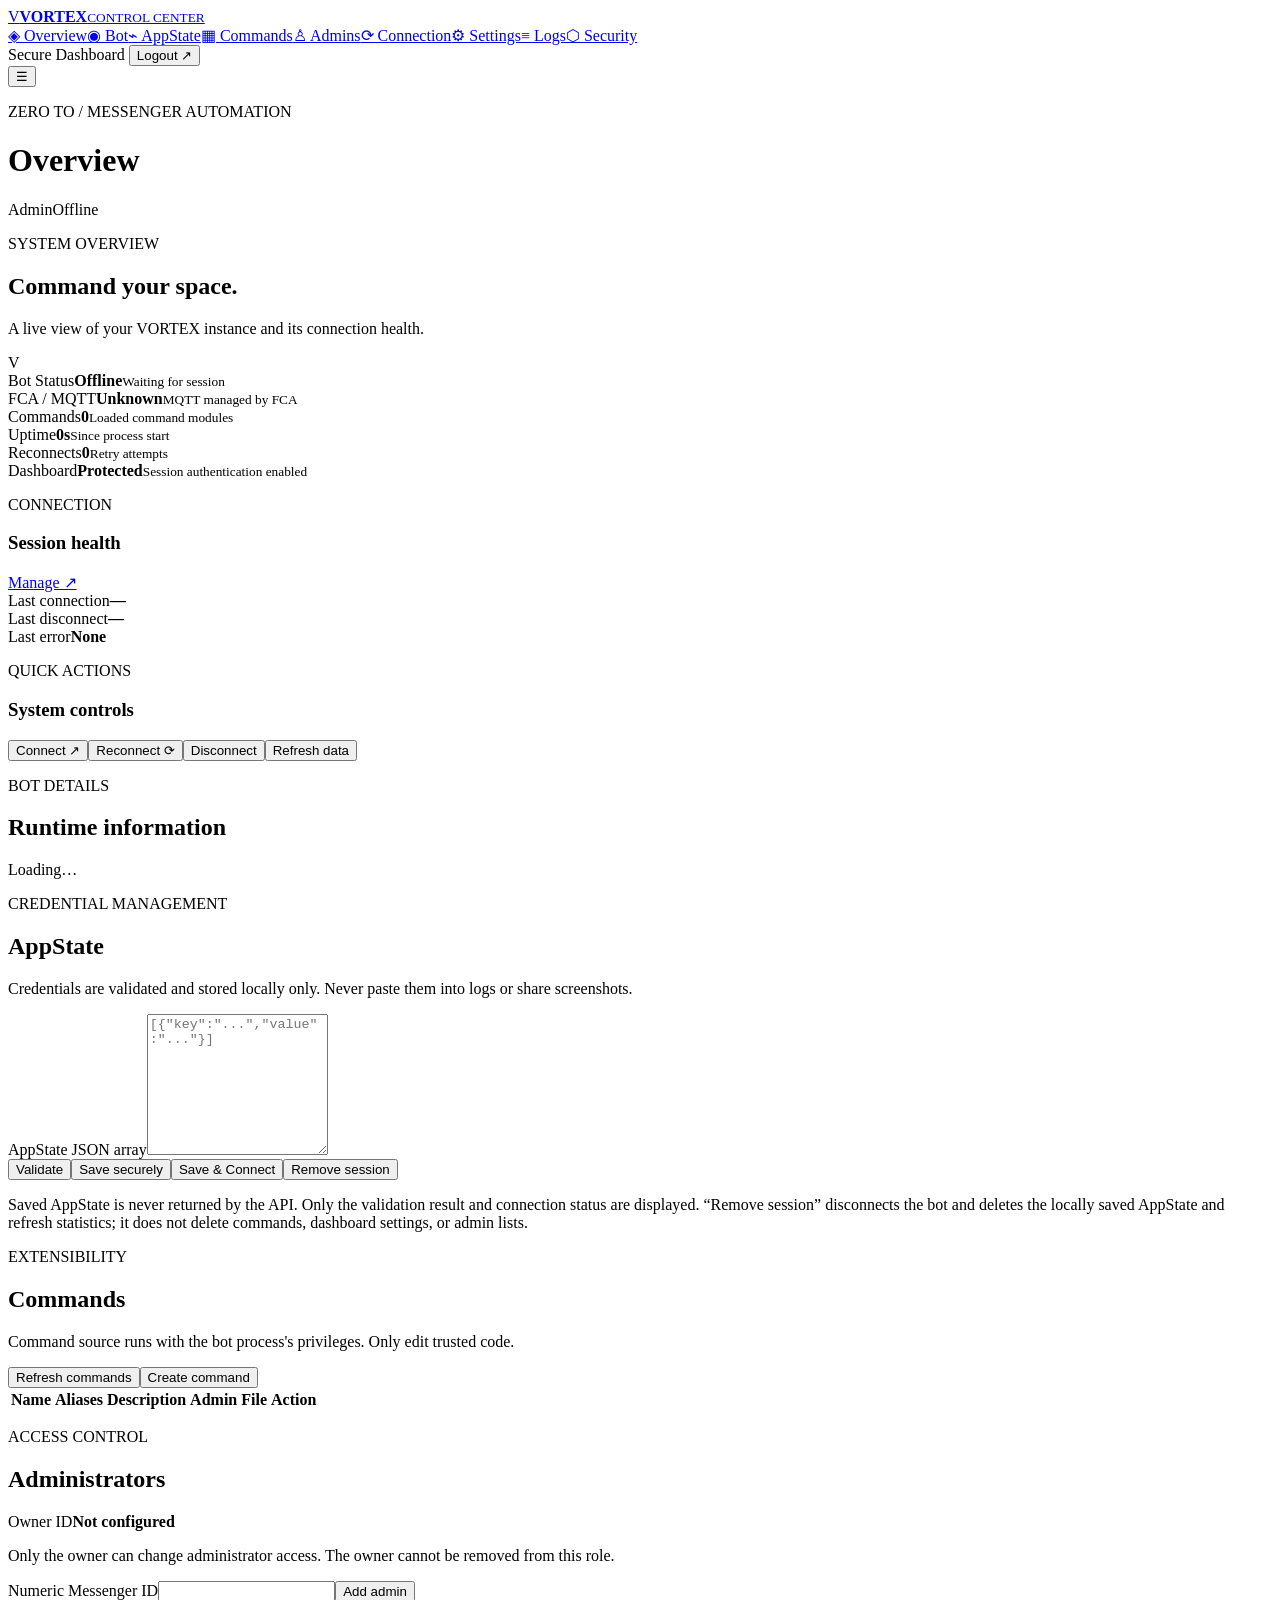
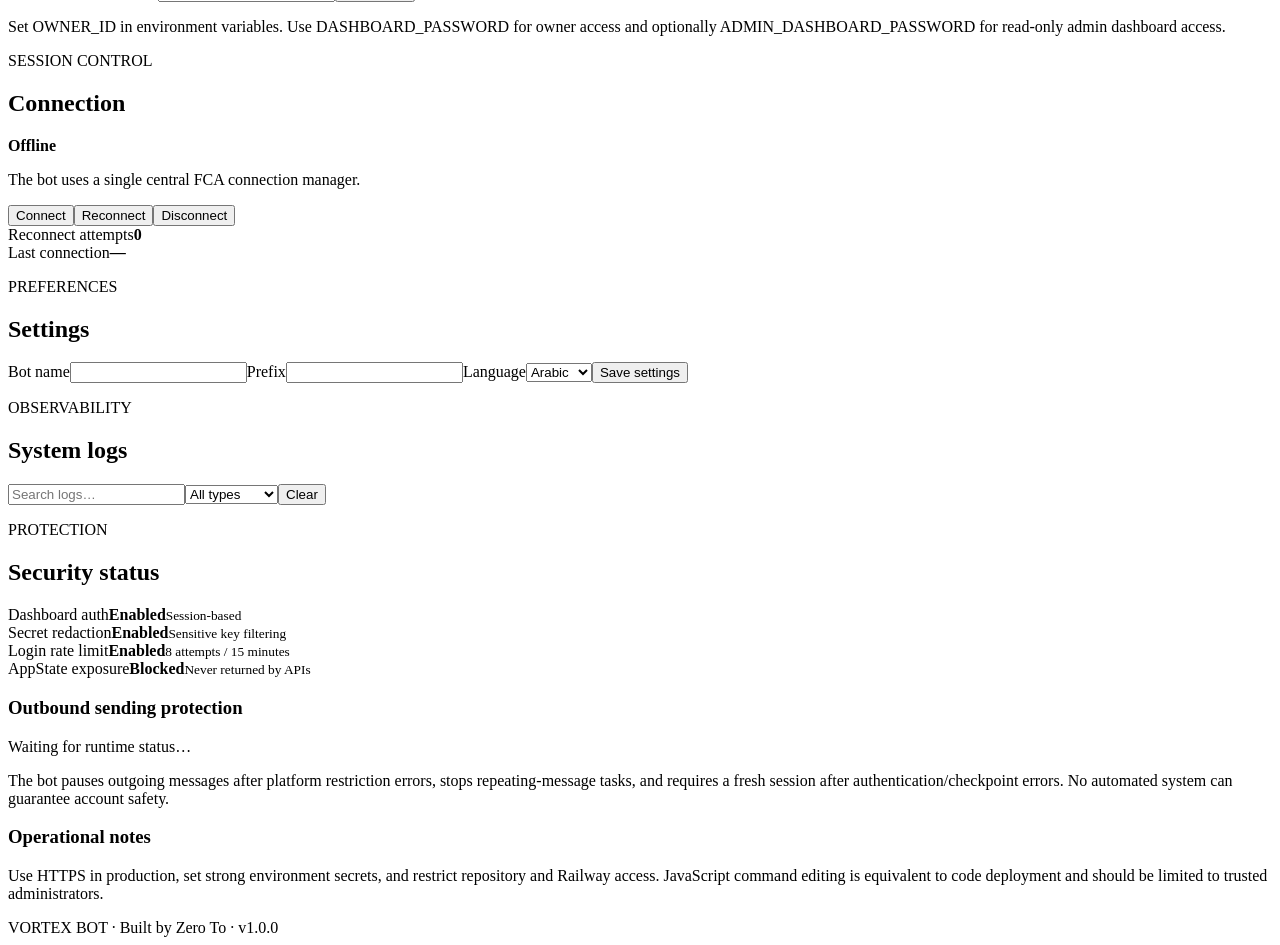
==== commit 3a0083fc: "Show outbound protection status in dashboard" ====
--- a/dashboard/public/index.html
+++ b/dashboard/public/index.html
@@ -7,5 +7,5 @@
 <section id="connection" class="page" data-owner-only><div class="section-heading"><p class="eyebrow">SESSION CONTROL</p><h2>Connection</h2></div><div class="panel"><div class="status-banner"><span class="pulse"></span><div><b id="connection-status">Offline</b><p class="muted">The bot uses a single central FCA connection manager.</p></div></div><div class="action-grid"><button data-action="connect" class="primary">Connect</button><button data-action="reconnect" class="secondary">Reconnect</button><button data-action="disconnect" class="secondary">Disconnect</button></div><div class="detail-row"><span>Reconnect attempts</span><b id="connection-retries">0</b></div><div class="detail-row"><span>Last connection</span><b id="connection-last">—</b></div></div></section>
 <section id="settings" class="page" data-owner-only><div class="section-heading"><p class="eyebrow">PREFERENCES</p><h2>Settings</h2></div><div class="panel"><form id="settings-form"><label for="bot-name">Bot name</label><input id="bot-name" maxlength="40" required><label for="prefix">Prefix</label><input id="prefix" maxlength="12" required><label for="language">Language</label><select id="language"><option value="ar">Arabic</option><option value="en">English</option></select><button class="primary">Save settings</button></form></div></section>
 <section id="logs" class="page"><div class="section-heading"><p class="eyebrow">OBSERVABILITY</p><h2>System logs</h2></div><div class="panel"><div class="filter-row"><input id="log-search" placeholder="Search logs…"><select id="log-type"><option value="">All types</option><option>INFO</option><option>WARN</option><option>ERROR</option><option>COMMAND</option><option>MQTT</option></select><button id="clear-logs" class="secondary">Clear</button></div><div id="logs-list" class="logs-list"></div></div></section>
-<section id="security" class="page" data-owner-only><div class="section-heading"><p class="eyebrow">PROTECTION</p><h2>Security status</h2></div><div class="stats-grid"><article class="stat-card"><span>Dashboard auth</span><strong class="good">Enabled</strong><small>Session-based</small></article><article class="stat-card"><span>Secret redaction</span><strong class="good">Enabled</strong><small>Sensitive key filtering</small></article><article class="stat-card"><span>Login rate limit</span><strong class="good">Enabled</strong><small>8 attempts / 15 minutes</small></article><article class="stat-card"><span>AppState exposure</span><strong class="good">Blocked</strong><small>Never returned by APIs</small></article></div><div class="panel"><h3>Operational notes</h3><p class="muted">Use HTTPS in production, set strong environment secrets, and restrict repository and Railway access. JavaScript command editing is equivalent to code deployment and should be limited to trusted administrators.</p></div></section>
+<section id="security" class="page" data-owner-only><div class="section-heading"><p class="eyebrow">PROTECTION</p><h2>Security status</h2></div><div class="stats-grid"><article class="stat-card"><span>Dashboard auth</span><strong class="good">Enabled</strong><small>Session-based</small></article><article class="stat-card"><span>Secret redaction</span><strong class="good">Enabled</strong><small>Sensitive key filtering</small></article><article class="stat-card"><span>Login rate limit</span><strong class="good">Enabled</strong><small>8 attempts / 15 minutes</small></article><article class="stat-card"><span>AppState exposure</span><strong class="good">Blocked</strong><small>Never returned by APIs</small></article></div><div class="panel"><h3>Outbound sending protection</h3><p id="outbound-protection-status" class="muted">Waiting for runtime status…</p><p class="muted">The bot pauses outgoing messages after platform restriction errors, stops repeating-message tasks, and requires a fresh session after authentication/checkpoint errors. No automated system can guarantee account safety.</p></div><div class="panel"><h3>Operational notes</h3><p class="muted">Use HTTPS in production, set strong environment secrets, and restrict repository and Railway access. JavaScript command editing is equivalent to code deployment and should be limited to trusted administrators.</p></div></section>
 <footer>VORTEX BOT <span>·</span> Built by Zero To <span>·</span> <span id="footer-version">v1.0.0</span></footer></main></div><script src="/js/app.js" defer></script></body></html>
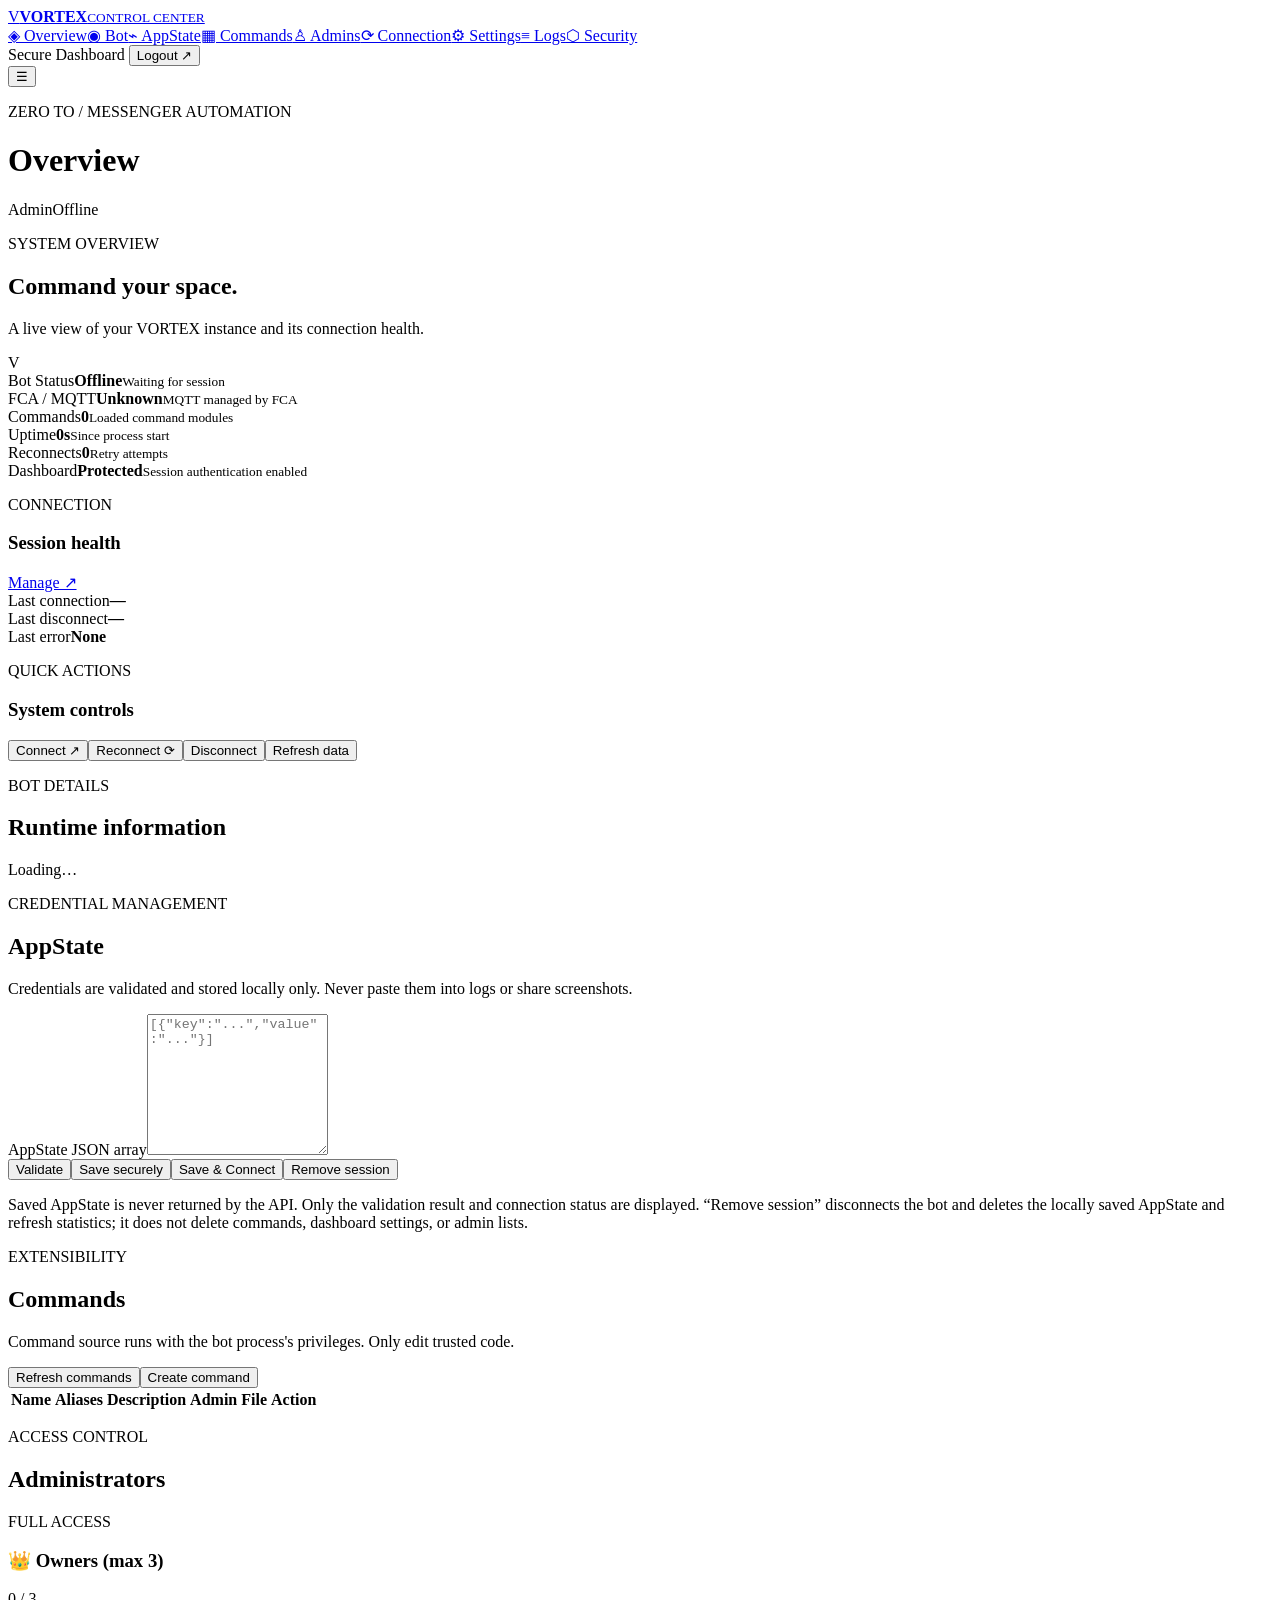
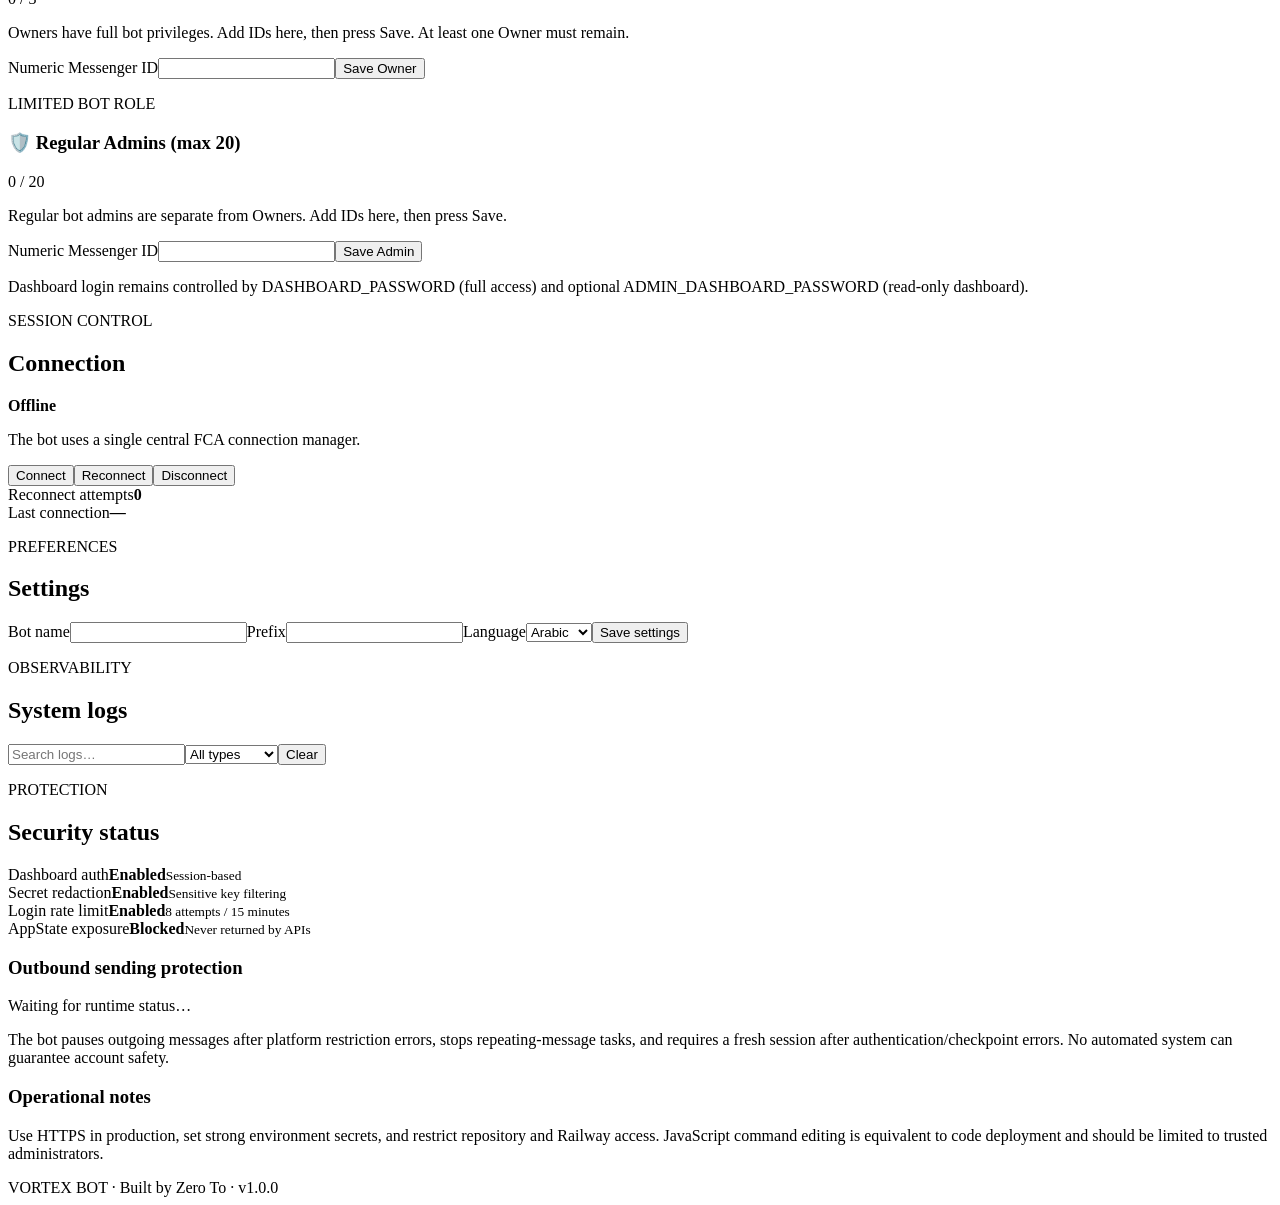
==== commit 81bacefc: "Separate Owners and regular Admins dashboard lists" ====
--- a/dashboard/public/index.html
+++ b/dashboard/public/index.html
@@ -3,7 +3,9 @@
 <section id="bot" class="page"><div class="section-heading"><p class="eyebrow">BOT DETAILS</p><h2>Runtime information</h2></div><div class="panel detail-list" id="bot-details">Loading…</div></section>
 <section id="appstate" class="page" data-owner-only><div class="section-heading"><p class="eyebrow">CREDENTIAL MANAGEMENT</p><h2>AppState</h2><p class="muted">Credentials are validated and stored locally only. Never paste them into logs or share screenshots.</p></div><div class="panel"><label for="appstate-input">AppState JSON array</label><textarea id="appstate-input" rows="9" placeholder='[{"key":"...","value":"..."}]' spellcheck="false" autocomplete="off"></textarea><div class="button-row"><button id="validate-appstate" class="secondary">Validate</button><button id="save-appstate" class="secondary">Save securely</button><button id="connect-appstate" class="primary">Save & Connect</button><button id="remove-appstate-session" class="danger">Remove session</button></div><p id="appstate-result" class="muted"></p><div class="notice warning">Saved AppState is never returned by the API. Only the validation result and connection status are displayed. “Remove session” disconnects the bot and deletes the locally saved AppState and refresh statistics; it does not delete commands, dashboard settings, or admin lists.</div></div></section>
 <section id="commands" class="page"><div class="section-heading"><p class="eyebrow">EXTENSIBILITY</p><h2>Commands</h2><p class="muted">Command source runs with the bot process's privileges. Only edit trusted code.</p></div><div class="panel"><div class="button-row"><button id="refresh-commands" class="secondary" data-owner-only>Refresh commands</button><button id="new-command" class="primary" data-owner-only>Create command</button></div><div class="table-wrap"><table><thead><tr><th>Name</th><th>Aliases</th><th>Description</th><th>Admin</th><th>File</th><th>Action</th></tr></thead><tbody id="commands-table"></tbody></table></div><div id="editor-wrap" hidden><label for="command-file">Filename (e.g. example.js)</label><input id="command-file" placeholder="example.js"><label for="command-source">JavaScript source</label><textarea id="command-source" rows="14" spellcheck="false"></textarea><div class="button-row"><button id="save-command" class="primary">Validate & Save</button><button id="cancel-editor" class="secondary">Cancel</button></div></div></div></section>
-<section id="admins" class="page" data-owner-only><div class="section-heading"><p class="eyebrow">ACCESS CONTROL</p><h2>Administrators</h2></div><div class="panel"><div class="detail-row"><span>Owner ID</span><b id="owner-id">Not configured</b></div><p class="muted">Only the owner can change administrator access. The owner cannot be removed from this role.</p><form id="admin-form" class="inline-form" data-owner-only><label for="admin-id">Numeric Messenger ID</label><input id="admin-id" inputmode="numeric" pattern="[0-9]+" required><button class="primary">Add admin</button></form><div id="admin-list" class="pill-list"></div><p class="muted">Set OWNER_ID in environment variables. Use DASHBOARD_PASSWORD for owner access and optionally ADMIN_DASHBOARD_PASSWORD for read-only admin dashboard access.</p></div></section>
+<section id="admins" class="page" data-owner-only><div class="section-heading"><p class="eyebrow">ACCESS CONTROL</p><h2>Administrators</h2></div><div class="grid-two">
+<article class="panel"><div class="panel-head"><div><p class="eyebrow">FULL ACCESS</p><h3>👑 Owners <span class="muted">(max 3)</span></h3></div><span id="owner-count" class="role-badge owner">0 / 3</span></div><p class="muted">Owners have full bot privileges. Add IDs here, then press Save. At least one Owner must remain.</p><form id="owner-form" class="inline-form"><label for="owner-input-id">Numeric Messenger ID</label><input id="owner-input-id" inputmode="numeric" pattern="[0-9]+" required><button class="primary">Save Owner</button></form><div id="owner-list" class="pill-list"></div></article>
+<article class="panel"><div class="panel-head"><div><p class="eyebrow">LIMITED BOT ROLE</p><h3>🛡️ Regular Admins <span class="muted">(max 20)</span></h3></div><span id="admin-count" class="role-badge">0 / 20</span></div><p class="muted">Regular bot admins are separate from Owners. Add IDs here, then press Save.</p><form id="admin-form" class="inline-form"><label for="admin-id">Numeric Messenger ID</label><input id="admin-id" inputmode="numeric" pattern="[0-9]+" required><button class="primary">Save Admin</button></form><div id="admin-list" class="pill-list"></div></article></div><p class="muted">Dashboard login remains controlled by DASHBOARD_PASSWORD (full access) and optional ADMIN_DASHBOARD_PASSWORD (read-only dashboard).</p></section>
 <section id="connection" class="page" data-owner-only><div class="section-heading"><p class="eyebrow">SESSION CONTROL</p><h2>Connection</h2></div><div class="panel"><div class="status-banner"><span class="pulse"></span><div><b id="connection-status">Offline</b><p class="muted">The bot uses a single central FCA connection manager.</p></div></div><div class="action-grid"><button data-action="connect" class="primary">Connect</button><button data-action="reconnect" class="secondary">Reconnect</button><button data-action="disconnect" class="secondary">Disconnect</button></div><div class="detail-row"><span>Reconnect attempts</span><b id="connection-retries">0</b></div><div class="detail-row"><span>Last connection</span><b id="connection-last">—</b></div></div></section>
 <section id="settings" class="page" data-owner-only><div class="section-heading"><p class="eyebrow">PREFERENCES</p><h2>Settings</h2></div><div class="panel"><form id="settings-form"><label for="bot-name">Bot name</label><input id="bot-name" maxlength="40" required><label for="prefix">Prefix</label><input id="prefix" maxlength="12" required><label for="language">Language</label><select id="language"><option value="ar">Arabic</option><option value="en">English</option></select><button class="primary">Save settings</button></form></div></section>
 <section id="logs" class="page"><div class="section-heading"><p class="eyebrow">OBSERVABILITY</p><h2>System logs</h2></div><div class="panel"><div class="filter-row"><input id="log-search" placeholder="Search logs…"><select id="log-type"><option value="">All types</option><option>INFO</option><option>WARN</option><option>ERROR</option><option>COMMAND</option><option>MQTT</option></select><button id="clear-logs" class="secondary">Clear</button></div><div id="logs-list" class="logs-list"></div></div></section>
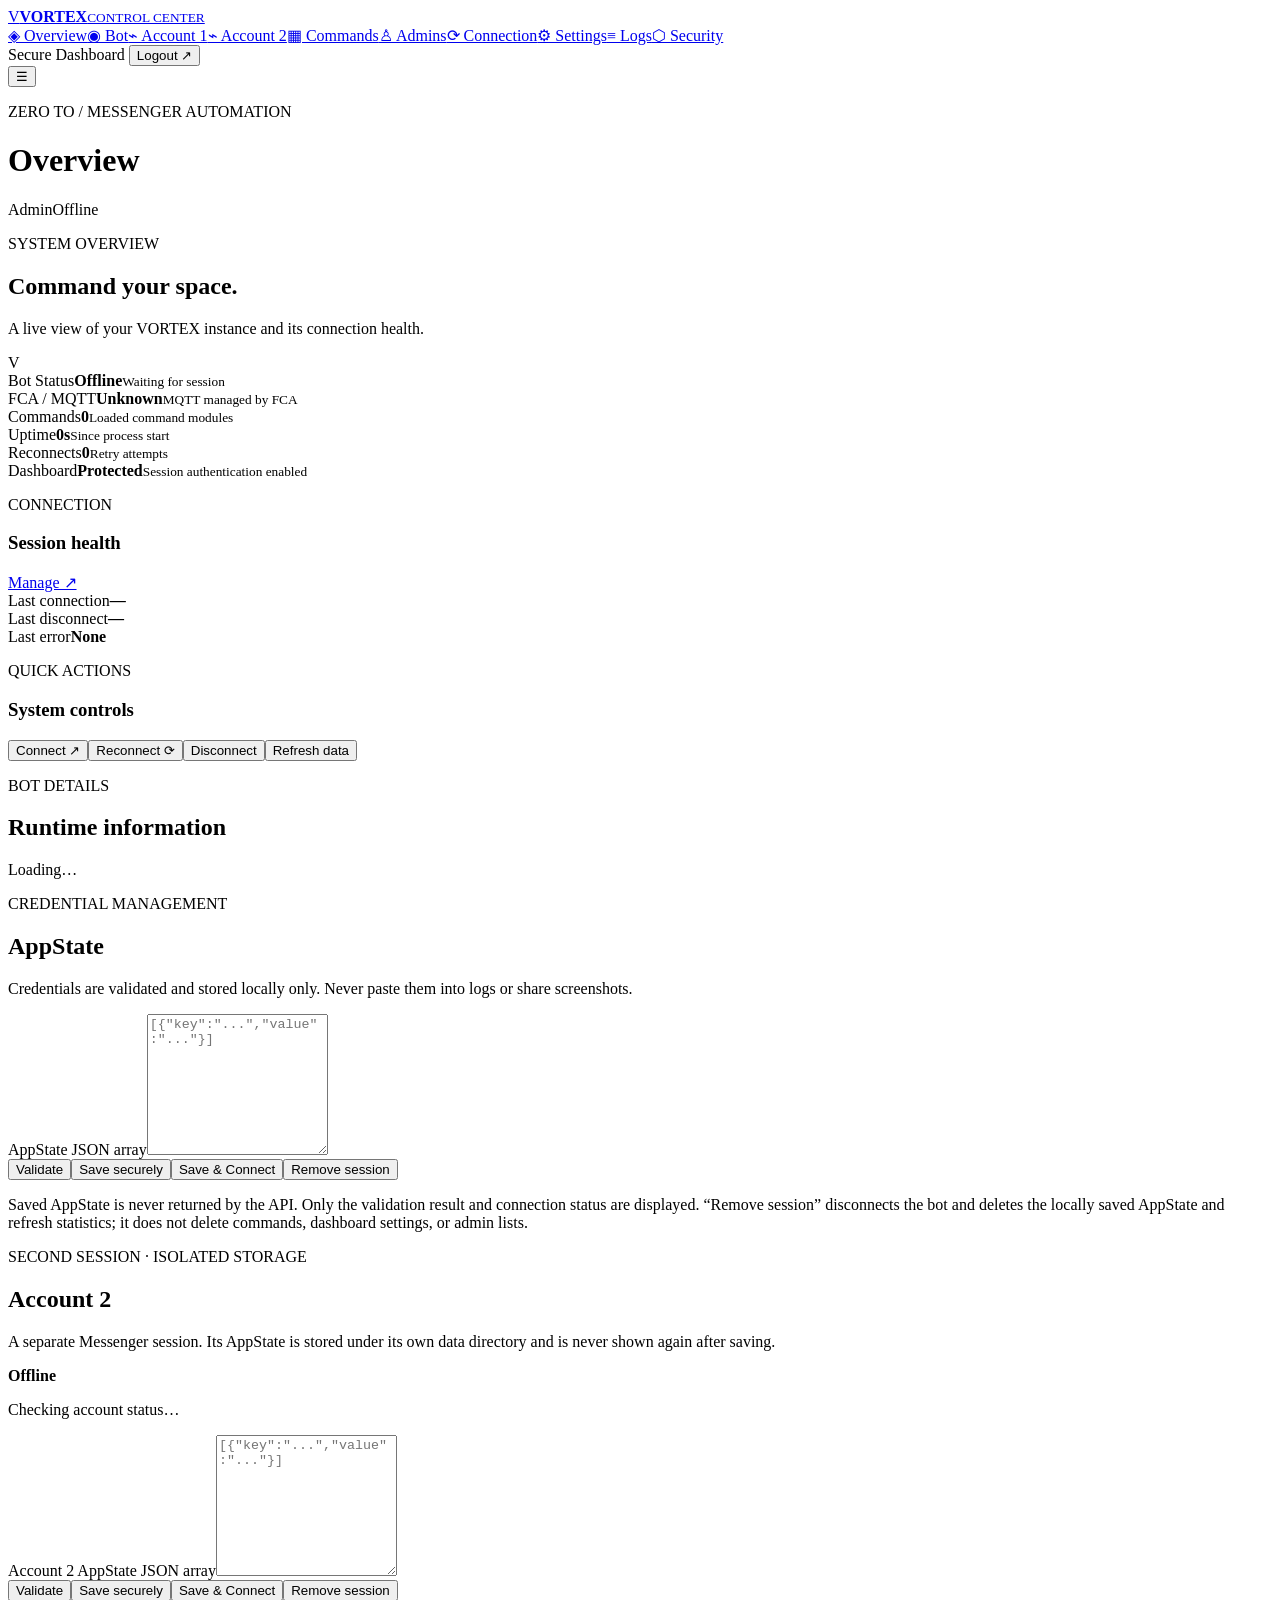
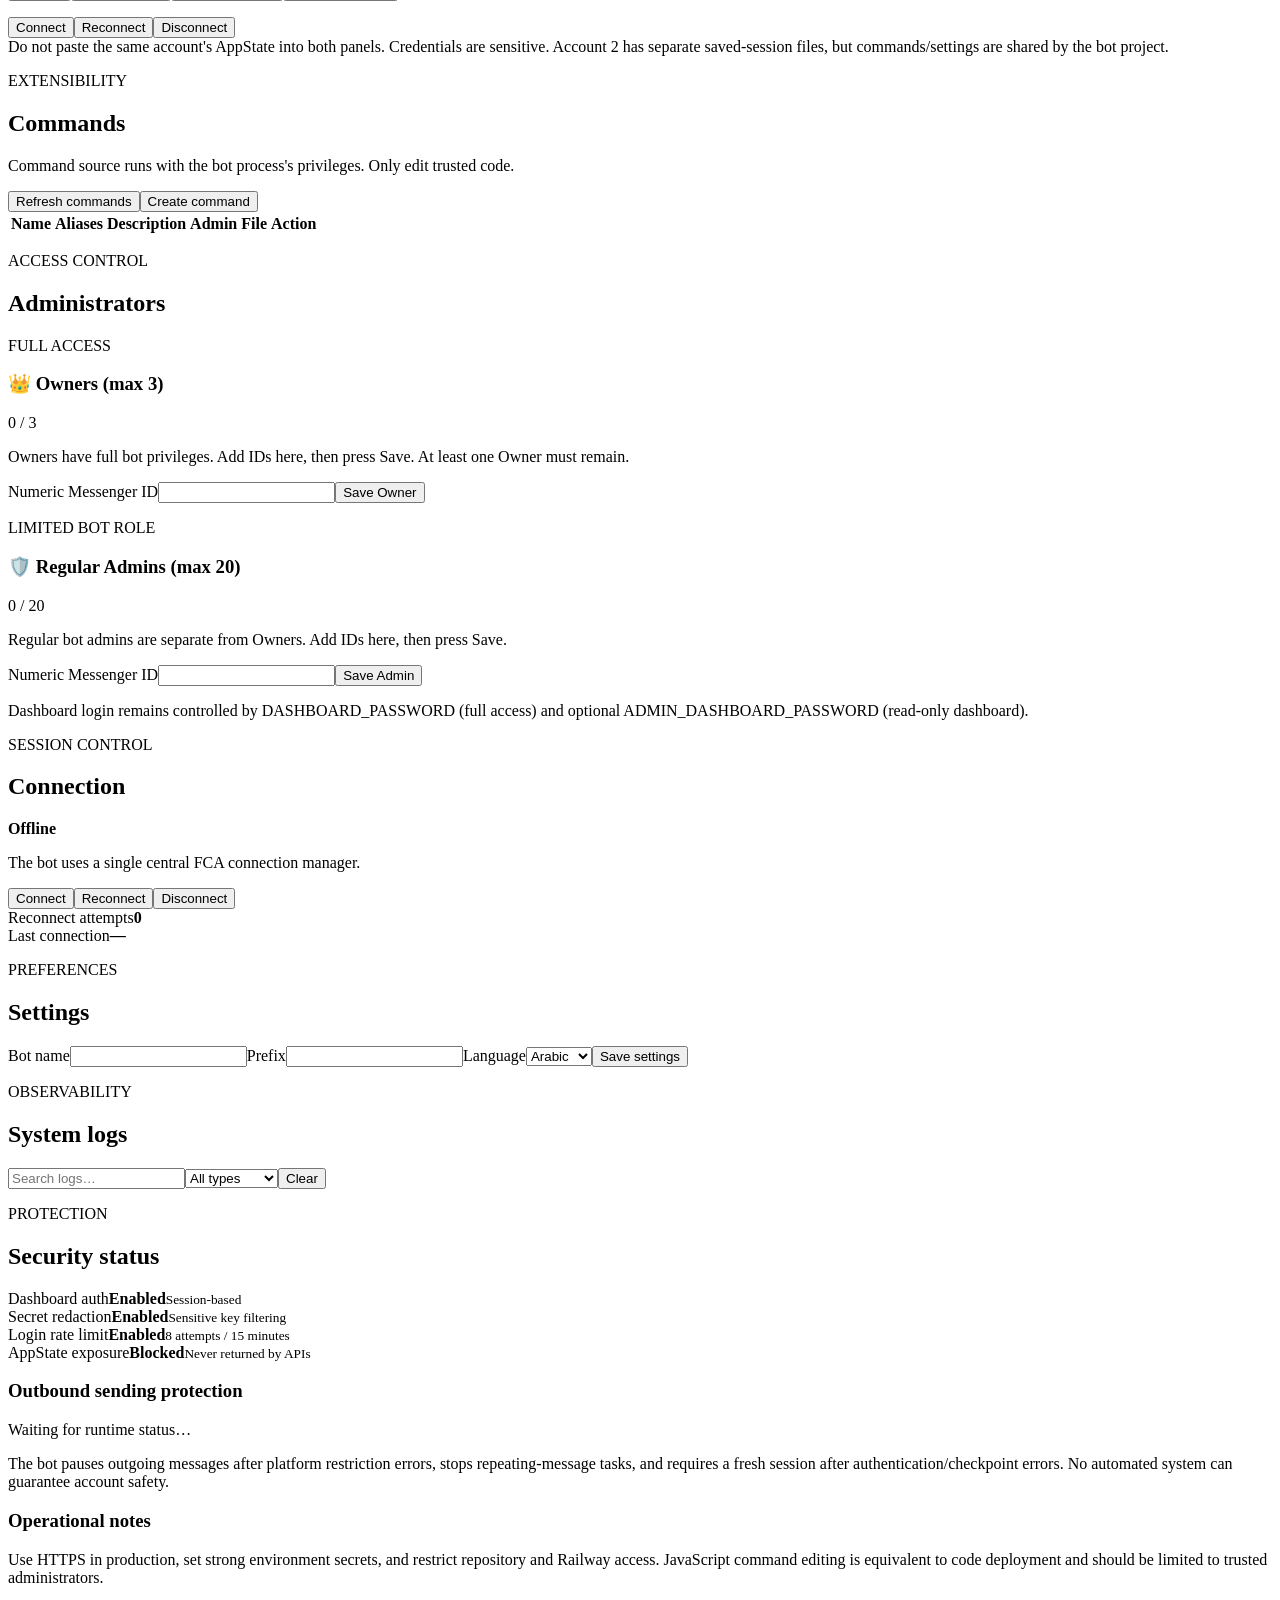
==== commit e94418c0: "Add second account controls to dashboard" ====
--- a/dashboard/public/index.html
+++ b/dashboard/public/index.html
@@ -1,7 +1,8 @@
-<!doctype html><html lang="en"><head><meta charset="utf-8"><meta name="viewport" content="width=device-width,initial-scale=1"><title>VORTEX BOT — Dashboard</title><link rel="stylesheet" href="/css/style.css"></head><body><div class="layout"><aside class="sidebar" id="sidebar"><a class="brand" href="#overview"><span class="brand-mark small">V</span><span><b>VORTEX</b><small>CONTROL CENTER</small></span></a><nav id="nav"><a class="active" href="#overview">◈ Overview</a><a href="#bot">◉ Bot</a><a href="#appstate" data-owner-only>⌁ AppState</a><a href="#commands">▦ Commands</a><a href="#admins" data-owner-only>♙ Admins</a><a href="#connection" data-owner-only>⟳ Connection</a><a href="#settings" data-owner-only>⚙ Settings</a><a href="#logs">≡ Logs</a><a href="#security" data-owner-only>⬡ Security</a></nav><div class="side-bottom"><span class="online-dot"></span> Secure Dashboard <button id="logout" class="ghost">Logout ↗</button></div></aside><main class="main"><header class="topbar"><button id="menu" class="menu-btn" aria-label="Toggle navigation">☰</button><div><p class="eyebrow">ZERO TO / MESSENGER AUTOMATION</p><h1 id="page-title">Overview</h1></div><div class="top-status"><span id="role-label" class="role-badge">Admin</span><span class="pulse"></span><span id="top-state">Offline</span></div></header><div id="notice" class="notice" hidden></div>
+<!doctype html><html lang="en"><head><meta charset="utf-8"><meta name="viewport" content="width=device-width,initial-scale=1"><title>VORTEX BOT — Dashboard</title><link rel="stylesheet" href="/css/style.css"></head><body><div class="layout"><aside class="sidebar" id="sidebar"><a class="brand" href="#overview"><span class="brand-mark small">V</span><span><b>VORTEX</b><small>CONTROL CENTER</small></span></a><nav id="nav"><a class="active" href="#overview">◈ Overview</a><a href="#bot">◉ Bot</a><a href="#appstate" data-owner-only>⌁ Account 1</a><a href="#account2" data-owner-only>⌁ Account 2</a><a href="#commands">▦ Commands</a><a href="#admins" data-owner-only>♙ Admins</a><a href="#connection" data-owner-only>⟳ Connection</a><a href="#settings" data-owner-only>⚙ Settings</a><a href="#logs">≡ Logs</a><a href="#security" data-owner-only>⬡ Security</a></nav><div class="side-bottom"><span class="online-dot"></span> Secure Dashboard <button id="logout" class="ghost">Logout ↗</button></div></aside><main class="main"><header class="topbar"><button id="menu" class="menu-btn" aria-label="Toggle navigation">☰</button><div><p class="eyebrow">ZERO TO / MESSENGER AUTOMATION</p><h1 id="page-title">Overview</h1></div><div class="top-status"><span id="role-label" class="role-badge">Admin</span><span class="pulse"></span><span id="top-state">Offline</span></div></header><div id="notice" class="notice" hidden></div>
 <section id="overview" class="page active"><div class="hero"><div><p class="eyebrow">SYSTEM OVERVIEW</p><h2>Command your space.</h2><p class="muted">A live view of your VORTEX instance and its connection health.</p></div><div class="hero-orb">V</div></div><div class="stats-grid"><article class="stat-card"><span>Bot Status</span><strong id="bot-status">Offline</strong><small id="bot-detail">Waiting for session</small></article><article class="stat-card"><span>FCA / MQTT</span><strong id="fca-status">Unknown</strong><small id="mqtt-status">MQTT managed by FCA</small></article><article class="stat-card"><span>Commands</span><strong id="command-count">0</strong><small>Loaded command modules</small></article><article class="stat-card"><span>Uptime</span><strong id="uptime">0s</strong><small>Since process start</small></article><article class="stat-card"><span>Reconnects</span><strong id="reconnects">0</strong><small>Retry attempts</small></article><article class="stat-card"><span>Dashboard</span><strong class="good">Protected</strong><small>Session authentication enabled</small></article></div><div class="grid-two"><article class="panel"><div class="panel-head"><div><p class="eyebrow">CONNECTION</p><h3>Session health</h3></div><a href="#connection">Manage ↗</a></div><div class="detail-row"><span>Last connection</span><b id="last-connection">—</b></div><div class="detail-row"><span>Last disconnect</span><b id="last-disconnect">—</b></div><div class="detail-row"><span>Last error</span><b id="last-error">None</b></div></article><article class="panel"><div class="panel-head"><div><p class="eyebrow">QUICK ACTIONS</p><h3>System controls</h3></div></div><div class="action-grid"><button data-action="connect" class="primary" data-owner-only>Connect ↗</button><button data-action="reconnect" class="secondary" data-owner-only>Reconnect ⟳</button><button data-action="disconnect" class="secondary" data-owner-only>Disconnect</button><button data-action="refresh" class="secondary">Refresh data</button></div></article></div></section>
 <section id="bot" class="page"><div class="section-heading"><p class="eyebrow">BOT DETAILS</p><h2>Runtime information</h2></div><div class="panel detail-list" id="bot-details">Loading…</div></section>
 <section id="appstate" class="page" data-owner-only><div class="section-heading"><p class="eyebrow">CREDENTIAL MANAGEMENT</p><h2>AppState</h2><p class="muted">Credentials are validated and stored locally only. Never paste them into logs or share screenshots.</p></div><div class="panel"><label for="appstate-input">AppState JSON array</label><textarea id="appstate-input" rows="9" placeholder='[{"key":"...","value":"..."}]' spellcheck="false" autocomplete="off"></textarea><div class="button-row"><button id="validate-appstate" class="secondary">Validate</button><button id="save-appstate" class="secondary">Save securely</button><button id="connect-appstate" class="primary">Save & Connect</button><button id="remove-appstate-session" class="danger">Remove session</button></div><p id="appstate-result" class="muted"></p><div class="notice warning">Saved AppState is never returned by the API. Only the validation result and connection status are displayed. “Remove session” disconnects the bot and deletes the locally saved AppState and refresh statistics; it does not delete commands, dashboard settings, or admin lists.</div></div></section>
+<section id="account2" class="page" data-owner-only><div class="section-heading"><p class="eyebrow">SECOND SESSION · ISOLATED STORAGE</p><h2>Account 2</h2><p class="muted">A separate Messenger session. Its AppState is stored under its own data directory and is never shown again after saving.</p></div><div class="panel"><div class="status-banner"><span class="pulse"></span><div><b id="account2-status">Offline</b><p id="account2-detail" class="muted">Checking account status…</p></div></div><label for="account2-appstate-input">Account 2 AppState JSON array</label><textarea id="account2-appstate-input" rows="9" placeholder='[{"key":"...","value":"..."}]' spellcheck="false" autocomplete="off"></textarea><div class="button-row"><button id="account2-validate-appstate" class="secondary">Validate</button><button id="account2-save-appstate" class="secondary">Save securely</button><button id="account2-connect-appstate" class="primary">Save & Connect</button><button id="account2-remove-session" class="danger">Remove session</button></div><p id="account2-appstate-result" class="muted"></p><div class="action-grid"><button data-account2-action="connect" class="primary">Connect</button><button data-account2-action="reconnect" class="secondary">Reconnect</button><button data-account2-action="disconnect" class="secondary">Disconnect</button></div><div class="notice warning">Do not paste the same account's AppState into both panels. Credentials are sensitive. Account 2 has separate saved-session files, but commands/settings are shared by the bot project.</div></div></section>
 <section id="commands" class="page"><div class="section-heading"><p class="eyebrow">EXTENSIBILITY</p><h2>Commands</h2><p class="muted">Command source runs with the bot process's privileges. Only edit trusted code.</p></div><div class="panel"><div class="button-row"><button id="refresh-commands" class="secondary" data-owner-only>Refresh commands</button><button id="new-command" class="primary" data-owner-only>Create command</button></div><div class="table-wrap"><table><thead><tr><th>Name</th><th>Aliases</th><th>Description</th><th>Admin</th><th>File</th><th>Action</th></tr></thead><tbody id="commands-table"></tbody></table></div><div id="editor-wrap" hidden><label for="command-file">Filename (e.g. example.js)</label><input id="command-file" placeholder="example.js"><label for="command-source">JavaScript source</label><textarea id="command-source" rows="14" spellcheck="false"></textarea><div class="button-row"><button id="save-command" class="primary">Validate & Save</button><button id="cancel-editor" class="secondary">Cancel</button></div></div></div></section>
 <section id="admins" class="page" data-owner-only><div class="section-heading"><p class="eyebrow">ACCESS CONTROL</p><h2>Administrators</h2></div><div class="grid-two">
 <article class="panel"><div class="panel-head"><div><p class="eyebrow">FULL ACCESS</p><h3>👑 Owners <span class="muted">(max 3)</span></h3></div><span id="owner-count" class="role-badge owner">0 / 3</span></div><p class="muted">Owners have full bot privileges. Add IDs here, then press Save. At least one Owner must remain.</p><form id="owner-form" class="inline-form"><label for="owner-input-id">Numeric Messenger ID</label><input id="owner-input-id" inputmode="numeric" pattern="[0-9]+" required><button class="primary">Save Owner</button></form><div id="owner-list" class="pill-list"></div></article>
